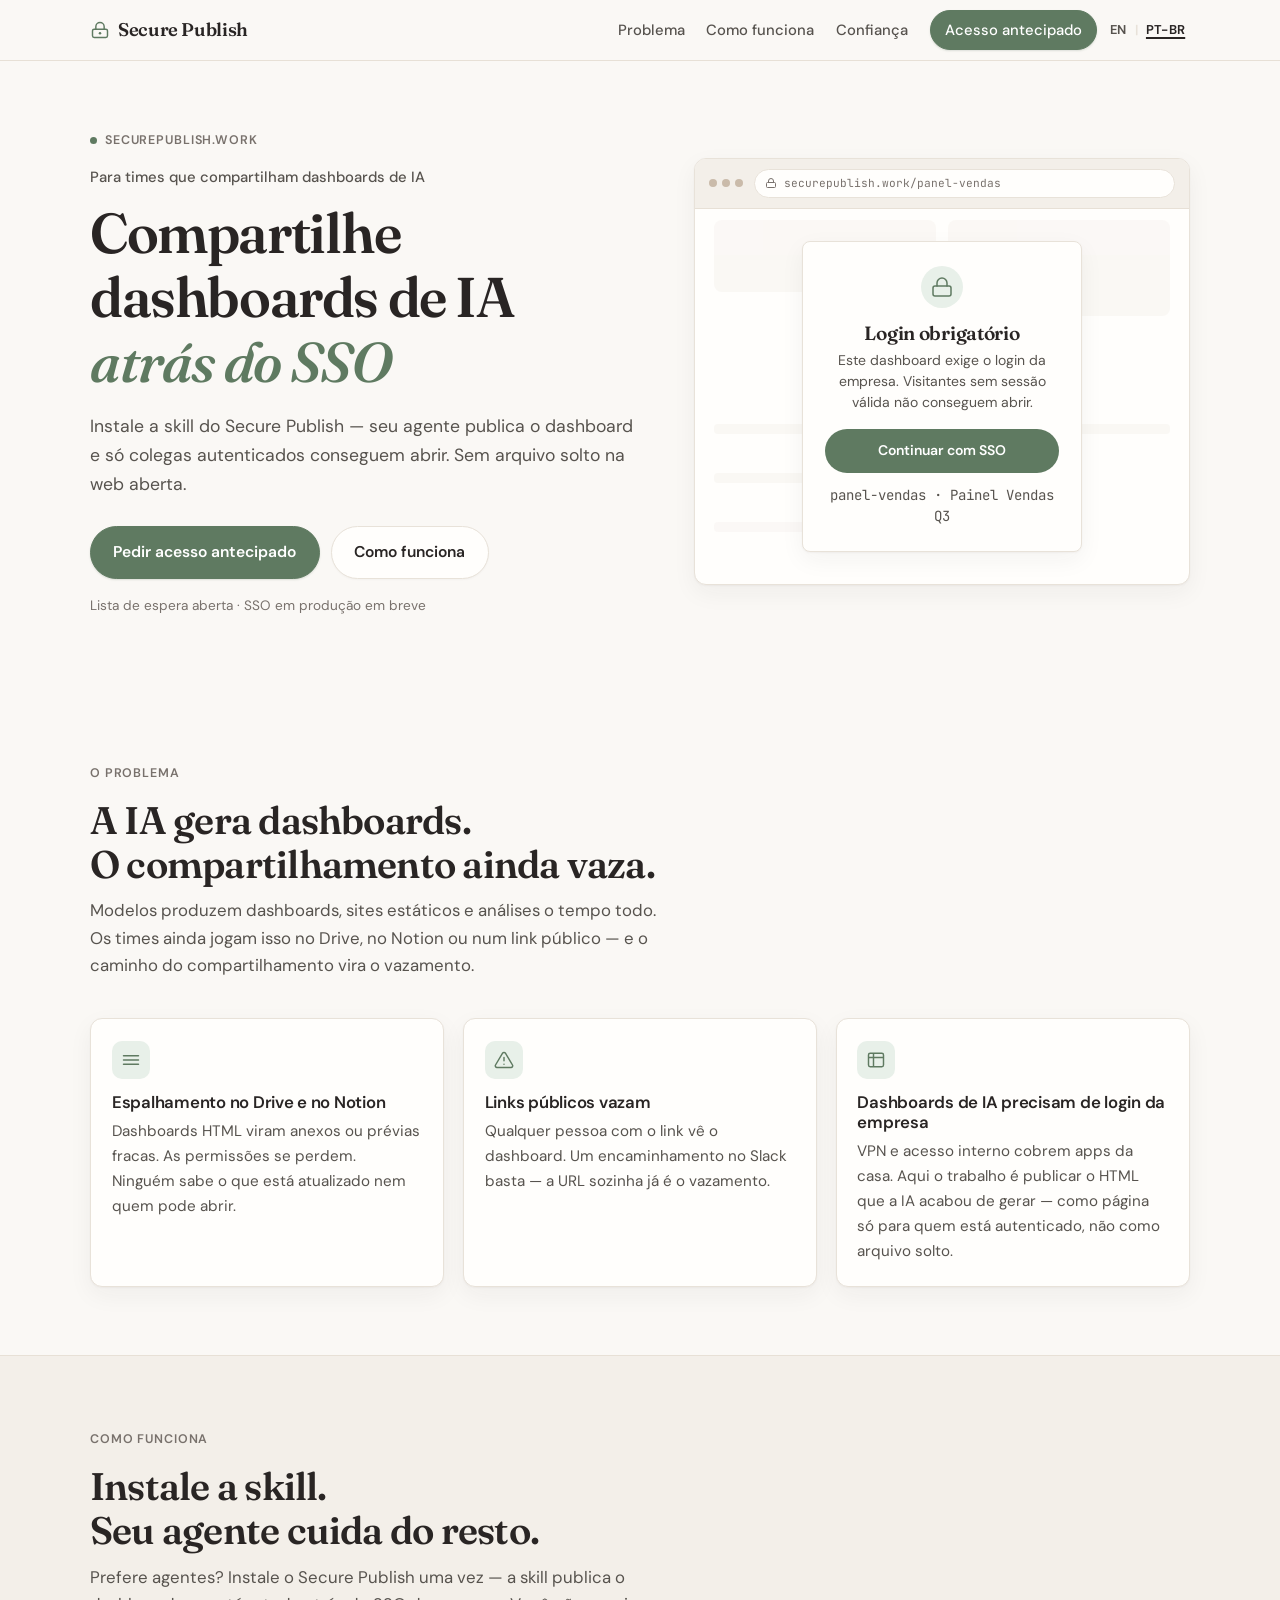
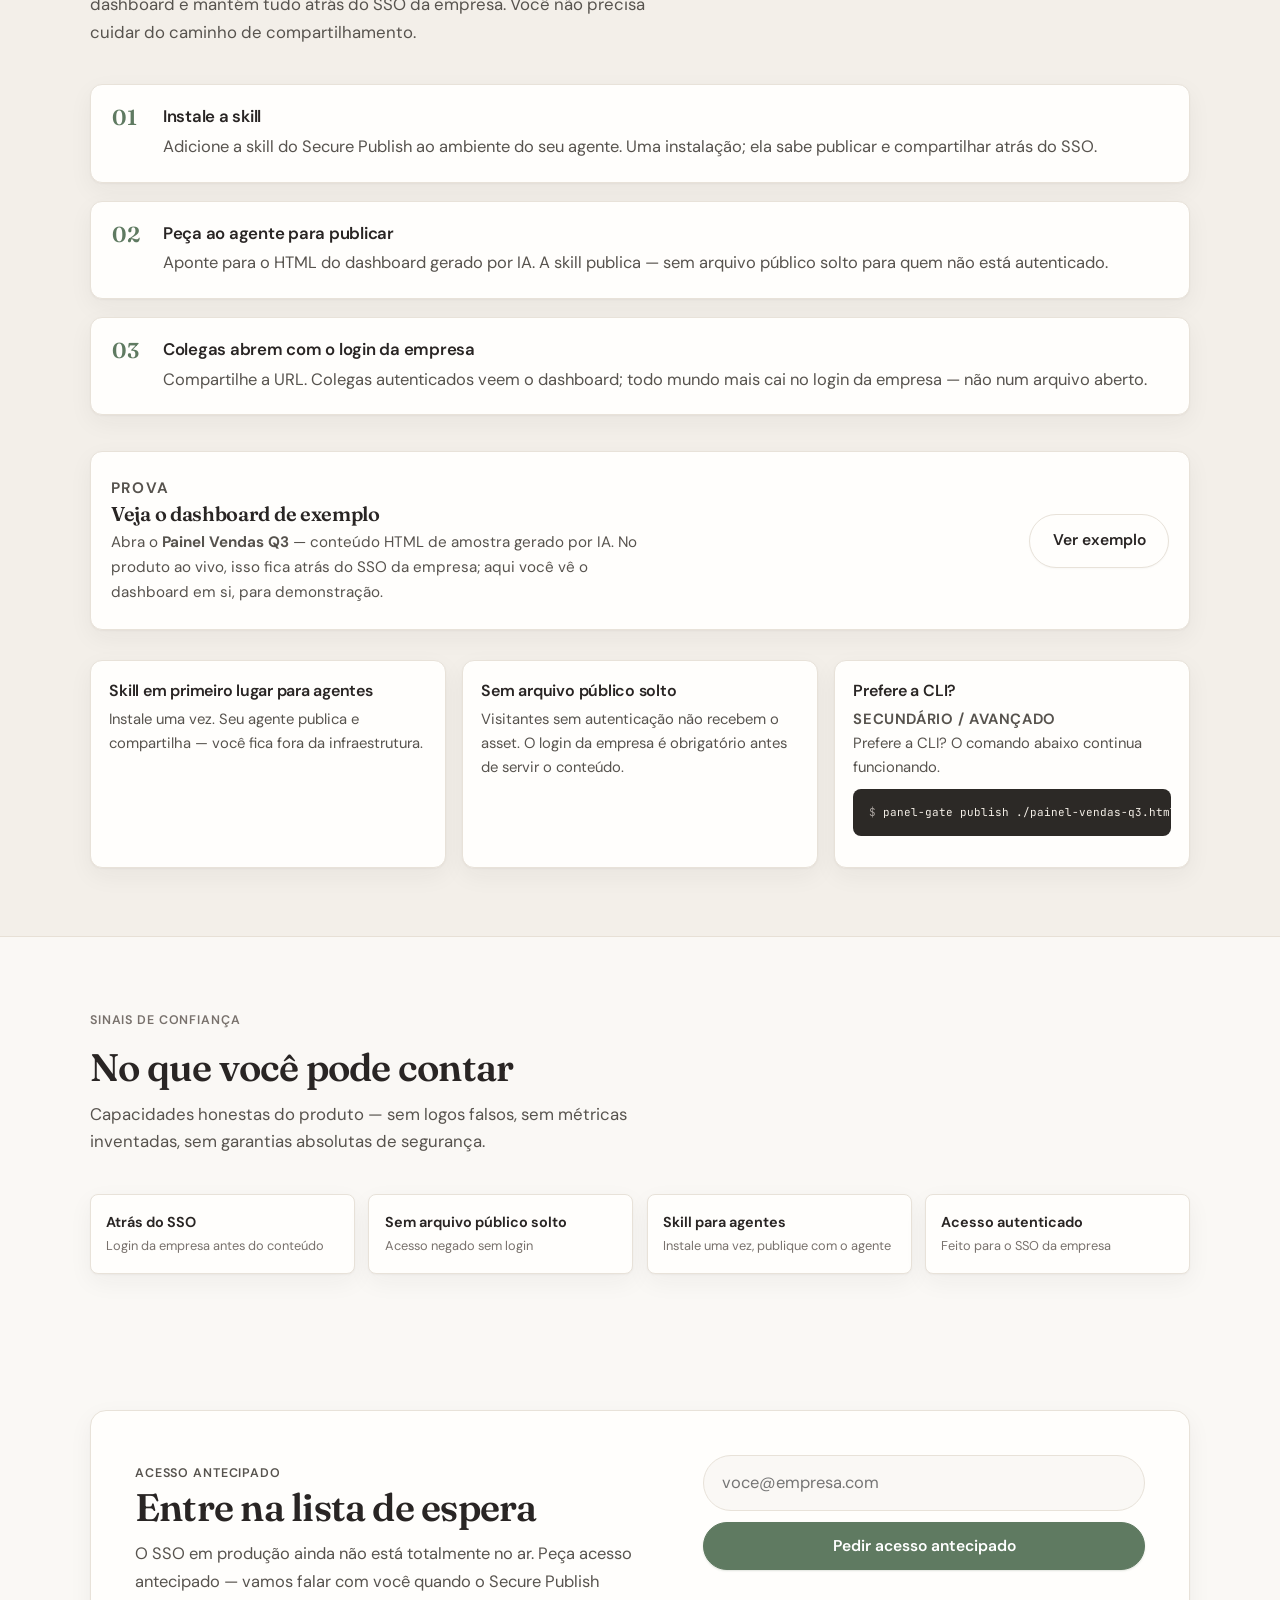
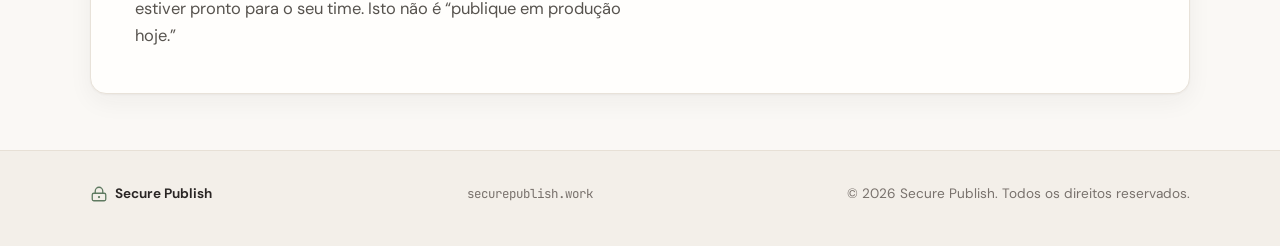
==== pt/index.html @ 9d882724 "Publish EN+PT landing with language switcher Skill-first copy without gate/gated in marketing text, " ====
<!DOCTYPE html>
<html lang="pt-BR">
<head>
  <meta charset="UTF-8" />
  <meta name="viewport" content="width=device-width, initial-scale=1.0, viewport-fit=cover" />
  <meta name="description" content="Secure Publish — compartilhe dashboards de IA atrás do SSO. Instale a skill; seu agente publica e só colegas autenticados conseguem abrir." />
  <meta name="theme-color" content="#F3EFE9" />
  <title>Secure Publish — Compartilhe dashboards de IA atrás do SSO</title>
  <link rel="alternate" hreflang="en" href="https://clovistx.github.io/secure-publish-landing/" />
  <link rel="alternate" hreflang="pt-BR" href="https://clovistx.github.io/secure-publish-landing/pt/" />
  <link rel="alternate" hreflang="x-default" href="https://clovistx.github.io/secure-publish-landing/" />
  <link rel="preconnect" href="https://fonts.googleapis.com" />
  <link rel="preconnect" href="https://fonts.gstatic.com" crossorigin />
  <link href="https://fonts.googleapis.com/css2?family=Fraunces:opsz,wght@9..144,500;9..144,600;9..144,700&family=DM+Sans:ital,opsz,wght@0,9..40,400;0,9..40,500;0,9..40,600;0,9..40,700&family=JetBrains+Mono:wght@400;500&display=swap" rel="stylesheet" />
  <link rel="stylesheet" href="../styles.css" />
</head>
<body>
  <a class="skip-link" href="#main">Ir para o conteúdo</a>

  <header class="nav">
    <div class="container nav__inner">
      <a href="#top" class="logo" aria-label="Secure Publish início">
        <span class="logo__mark" aria-hidden="true">
          <svg width="20" height="20" viewBox="0 0 24 24" fill="none">
            <rect x="3" y="11" width="18" height="10" rx="2" stroke="currentColor" stroke-width="1.75"/>
            <path d="M7 11V8a5 5 0 0 1 10 0v3" stroke="currentColor" stroke-width="1.75" stroke-linecap="round"/>
            <circle cx="12" cy="16" r="1.5" fill="currentColor"/>
          </svg>
        </span>
        <span class="logo__text">Secure Publish</span>
      </a>
      <div class="nav__actions">
        <nav class="nav__links" aria-label="Principal">
          <a href="#pain">Problema</a>
          <a href="#solution">Como funciona</a>
          <a href="#trust">Confiança</a>
          <a href="#waitlist" class="btn btn--sm btn--primary">Acesso antecipado</a>
        </nav>
        <div class="nav__lang" aria-label="Idioma">
          <a href="../" class="lang-switch" hreflang="en" lang="en" data-lang-base="../">EN</a>
          <span class="nav__lang-sep" aria-hidden="true">|</span>
          <a href="./" class="is-active lang-switch" hreflang="pt-BR" lang="pt-BR" data-lang-base="./" aria-current="page">PT-BR</a>
        </div>
        <button class="nav__toggle" type="button" aria-label="Abrir menu" aria-expanded="false" aria-controls="navMobile" id="navToggle">
          <span></span><span></span>
        </button>
      </div>
    </div>
    <div class="nav__mobile" id="navMobile" hidden>
      <a href="#pain">Problema</a>
      <a href="#solution">Como funciona</a>
      <a href="#trust">Confiança</a>
      <a href="#waitlist">Acesso antecipado</a>
      <div class="nav__lang" aria-label="Idioma">
        <a href="../" class="lang-switch" hreflang="en" lang="en" data-lang-base="../">EN</a>
        <span class="nav__lang-sep" aria-hidden="true">|</span>
        <a href="./" class="is-active lang-switch" hreflang="pt-BR" lang="pt-BR" data-lang-base="./" aria-current="page">PT-BR</a>
      </div>
    </div>
  </header>

  <main id="main">
    <section class="hero" id="top">
      <div class="container hero__grid">
        <div class="hero__copy">
          <p class="eyebrow"><span class="eyebrow__dot"></span>securepublish.work</p>
          <p class="hero__category">Para times que compartilham dashboards de IA</p>
          <h1>Compartilhe dashboards de IA<br /><em>atrás do SSO</em></h1>
          <p class="hero__lede">
            Instale a skill do Secure Publish — seu agente publica o dashboard e só colegas autenticados conseguem abrir.
            Sem arquivo solto na web aberta.
          </p>
          <div class="hero__actions">
            <a href="#waitlist" class="btn btn--primary btn--lg">Pedir acesso antecipado</a>
            <a href="#how" class="btn btn--ghost btn--lg">Como funciona</a>
          </div>
          <p class="hero__note">Lista de espera aberta · SSO em produção em breve</p>
        </div>

        <div class="hero__visual">
          <div class="panel-mock" role="img" aria-label="Ilustração de um dashboard protegido por SSO para Painel Vendas Q3">
            <div class="panel-mock__chrome">
              <div class="panel-mock__dots"><span></span><span></span><span></span></div>
              <div class="panel-mock__url">
                <svg width="12" height="12" viewBox="0 0 24 24" fill="none" aria-hidden="true">
                  <rect x="3" y="11" width="18" height="10" rx="2" stroke="currentColor" stroke-width="2"/>
                  <path d="M7 11V8a5 5 0 0 1 10 0v3" stroke="currentColor" stroke-width="2" stroke-linecap="round"/>
                </svg>
                <span>securepublish.work/panel-vendas</span>
              </div>
            </div>
            <div class="panel-mock__gate">
              <div class="gate-card">
                <div class="gate-card__icon">
                  <svg width="24" height="24" viewBox="0 0 24 24" fill="none">
                    <rect x="3" y="11" width="18" height="10" rx="2" stroke="currentColor" stroke-width="1.5"/>
                    <path d="M7 11V8a5 5 0 0 1 10 0v3" stroke="currentColor" stroke-width="1.5" stroke-linecap="round"/>
                  </svg>
                </div>
                <h3>Login obrigatório</h3>
                <p>Este dashboard exige o login da empresa. Visitantes sem sessão válida não conseguem abrir.</p>
                <div class="gate-card__btn">Continuar com SSO</div>
                <p class="gate-card__meta">panel-vendas · Painel Vendas Q3</p>
              </div>
            </div>
            <div class="panel-mock__blur" aria-hidden="true">
              <div class="fake-chart fake-chart--a"></div>
              <div class="fake-chart fake-chart--b"></div>
              <div class="fake-rows"><div></div><div></div><div></div></div>
            </div>
          </div>
        </div>
      </div>
    </section>

    <section class="section" id="pain">
      <div class="container">
        <div class="section__head">
          <p class="eyebrow">O problema</p>
          <h2>A IA gera dashboards.<br />O compartilhamento ainda vaza.</h2>
          <p class="section__lede">
            Modelos produzem dashboards, sites estáticos e análises o tempo todo.
            Os times ainda jogam isso no Drive, no Notion ou num link público — e o caminho do compartilhamento vira o vazamento.
          </p>
        </div>
        <div class="pain-grid">
          <article class="card">
            <div class="card__icon">
              <svg width="20" height="20" viewBox="0 0 24 24" fill="none"><path d="M3 7h18M3 12h18M3 17h18" stroke="currentColor" stroke-width="1.75" stroke-linecap="round"/></svg>
            </div>
            <h3>Espalhamento no Drive e no Notion</h3>
            <p>Dashboards HTML viram anexos ou prévias fracas. As permissões se perdem. Ninguém sabe o que está atualizado nem quem pode abrir.</p>
          </article>
          <article class="card">
            <div class="card__icon">
              <svg width="20" height="20" viewBox="0 0 24 24" fill="none"><path d="M12 9v4m0 4h.01M10.29 3.86L1.82 18a2 2 0 0 0 1.71 3h16.94a2 2 0 0 0 1.71-3L13.71 3.86a2 2 0 0 0-3.42 0z" stroke="currentColor" stroke-width="1.75" stroke-linecap="round" stroke-linejoin="round"/></svg>
            </div>
            <h3>Links públicos vazam</h3>
            <p>Qualquer pessoa com o link vê o dashboard. Um encaminhamento no Slack basta — a URL sozinha já é o vazamento.</p>
          </article>
          <article class="card">
            <div class="card__icon">
              <svg width="20" height="20" viewBox="0 0 24 24" fill="none"><rect x="3" y="4" width="18" height="16" rx="2" stroke="currentColor" stroke-width="1.75"/><path d="M3 9h18M9 4v16" stroke="currentColor" stroke-width="1.75"/></svg>
            </div>
            <h3>Dashboards de IA precisam de login da empresa</h3>
            <p>VPN e acesso interno cobrem apps da casa. Aqui o trabalho é publicar o HTML que a IA acabou de gerar — como página só para quem está autenticado, não como arquivo solto.</p>
          </article>
        </div>
      </div>
    </section>

    <section class="section section--alt" id="solution">
      <div class="container">
        <div class="section__head" id="how">
          <p class="eyebrow">Como funciona</p>
          <h2>Instale a skill.<br />Seu agente cuida do resto.</h2>
          <p class="section__lede">
            Prefere agentes? Instale o Secure Publish uma vez — a skill publica o dashboard e mantém tudo atrás do SSO da empresa.
            Você não precisa cuidar do caminho de compartilhamento.
          </p>
        </div>

        <div class="steps">
          <div class="step">
            <div class="step__num">01</div>
            <div class="step__body">
              <h3>Instale a skill</h3>
              <p>Adicione a skill do Secure Publish ao ambiente do seu agente. Uma instalação; ela sabe publicar e compartilhar atrás do SSO.</p>
            </div>
          </div>
          <div class="step">
            <div class="step__num">02</div>
            <div class="step__body">
              <h3>Peça ao agente para publicar</h3>
              <p>Aponte para o HTML do dashboard gerado por IA. A skill publica — sem arquivo público solto para quem não está autenticado.</p>
            </div>
          </div>
          <div class="step">
            <div class="step__num">03</div>
            <div class="step__body">
              <h3>Colegas abrem com o login da empresa</h3>
              <p>Compartilhe a URL. Colegas autenticados veem o dashboard; todo mundo mais cai no login da empresa — não num arquivo aberto.</p>
            </div>
          </div>
        </div>

        <div class="proof-strip">
          <div class="proof-strip__copy">
            <p class="proof-strip__label">Prova</p>
            <h3>Veja o dashboard de exemplo</h3>
            <p>
              Abra o <strong>Painel Vendas Q3</strong> — conteúdo HTML de amostra gerado por IA.
              No produto ao vivo, isso fica atrás do SSO da empresa; aqui você vê o dashboard em si, para demonstração.
            </p>
          </div>
          <a href="../examples/panel-vendas.html" class="btn btn--ghost btn--lg">Ver exemplo</a>
        </div>

        <div class="feature-row">
          <article class="feature">
            <h3>Skill em primeiro lugar para agentes</h3>
            <p>Instale uma vez. Seu agente publica e compartilha — você fica fora da infraestrutura.</p>
          </article>
          <article class="feature">
            <h3>Sem arquivo público solto</h3>
            <p>Visitantes sem autenticação não recebem o asset. O login da empresa é obrigatório antes de servir o conteúdo.</p>
          </article>
          <article class="feature">
            <h3>Prefere a CLI?</h3>
            <p class="feature__note">Secundário / avançado</p>
            <p>Prefere a CLI? O comando abaixo continua funcionando.</p>
            <pre class="code-block" tabindex="0"><code><span class="c-muted">$</span> panel-gate publish ./painel-vendas-q3.html --title "Painel Vendas Q3"</code></pre>
          </article>
        </div>
      </div>
    </section>

    <section class="section" id="trust">
      <div class="container">
        <div class="section__head">
          <p class="eyebrow">Sinais de confiança</p>
          <h2>No que você pode contar</h2>
          <p class="section__lede">
            Capacidades honestas do produto — sem logos falsos, sem métricas inventadas, sem garantias absolutas de segurança.
          </p>
        </div>
        <div class="trust-badges">
          <div class="badge">
            <span class="badge__label">Atrás do SSO</span>
            <span class="badge__desc">Login da empresa antes do conteúdo</span>
          </div>
          <div class="badge">
            <span class="badge__label">Sem arquivo público solto</span>
            <span class="badge__desc">Acesso negado sem login</span>
          </div>
          <div class="badge">
            <span class="badge__label">Skill para agentes</span>
            <span class="badge__desc">Instale uma vez, publique com o agente</span>
          </div>
          <div class="badge">
            <span class="badge__label">Acesso autenticado</span>
            <span class="badge__desc">Feito para o SSO da empresa</span>
          </div>
        </div>
      </div>
    </section>

    <section class="section section--cta" id="waitlist">
      <div class="container">
        <div class="cta-panel">
          <div class="cta-panel__copy">
            <p class="eyebrow">Acesso antecipado</p>
            <h2>Entre na lista de espera</h2>
            <p>
              O SSO em produção ainda não está totalmente no ar. Peça acesso antecipado — vamos falar com você quando o Secure Publish estiver pronto para o seu time.
              Isto não é “publique em produção hoje.”
            </p>
          </div>
          <form class="waitlist-form" id="waitlistForm" novalidate>
            <label class="sr-only" for="email">E-mail corporativo</label>
            <input type="email" id="email" name="email" placeholder="voce@empresa.com" required autocomplete="email" inputmode="email" aria-describedby="formHint" />
            <button type="submit" class="btn btn--primary btn--lg">Pedir acesso antecipado</button>
            <p class="form-hint" id="formHint" role="status" aria-live="polite"></p>
          </form>
          <div class="waitlist-success" id="waitlistSuccess" hidden>
            <div class="success-icon" aria-hidden="true">
              <svg width="28" height="28" viewBox="0 0 24 24" fill="none">
                <circle cx="12" cy="12" r="10" stroke="currentColor" stroke-width="1.5"/>
                <path d="M8 12.5l2.5 2.5L16 9.5" stroke="currentColor" stroke-width="1.75" stroke-linecap="round" stroke-linejoin="round"/>
              </svg>
            </div>
            <h3>Você está na lista</h3>
            <p>Obrigado — vamos avisar por e-mail quando o acesso antecipado abrir. Sem spam, só o convite.</p>
          </div>
        </div>
      </div>
    </section>
  </main>

  <footer class="footer">
    <div class="container footer__inner">
      <div class="footer__brand">
        <span class="logo__mark" aria-hidden="true">
          <svg width="18" height="18" viewBox="0 0 24 24" fill="none">
            <rect x="3" y="11" width="18" height="10" rx="2" stroke="currentColor" stroke-width="1.75"/>
            <path d="M7 11V8a5 5 0 0 1 10 0v3" stroke="currentColor" stroke-width="1.75" stroke-linecap="round"/>
            <circle cx="12" cy="16" r="1.5" fill="currentColor"/>
          </svg>
        </span>
        <span>Secure Publish</span>
      </div>
      <p class="footer__domain">securepublish.work</p>
      <p class="footer__copy">&copy; <span id="year"></span> Secure Publish. Todos os direitos reservados.</p>
    </div>
  </footer>

  <script src="../script.js"></script>
</body>
</html>
---- styles.css ----
/* Warm Product — cream/stone, charcoal, sage accent; soft shadows; no glass blur */
:root {
  --cream: #FAF8F5;
  --cream-2: #F3EFE9;
  --stone: #E8E2D9;
  --ink: #292524;
  --ink-soft: #57534E;
  --muted: #78716C;
  --line: #E7E0D6;
  --sage: #5F7A61;
  --sage-hover: #4E6650;
  --sage-soft: #E8F0E9;
  --white: #FFFEFC;
  --mono: "JetBrains Mono", ui-monospace, monospace;
  --display: "Fraunces", Georgia, serif;
  --sans: "DM Sans", system-ui, sans-serif;
  --radius: 12px;
  --radius-sm: 8px;
  --max: 1100px;
  --shadow: 0 1px 2px rgba(41,37,36,0.04), 0 8px 24px rgba(41,37,36,0.05);
}

*, *::before, *::after { box-sizing: border-box; }

/* Continuous end color for iPhone overscroll / safe-area (matches footer cream-2) */
html {
  scroll-behavior: smooth;
  overflow-x: hidden;
  overflow-x: clip;
  background: var(--cream-2);
  min-height: 100%;
  min-height: 100dvh;
}
body {
  margin: 0;
  overflow-x: hidden;
  overflow-x: clip;
  font-family: var(--sans);
  font-size: 1.03rem;
  line-height: 1.65;
  color: var(--ink);
  background: var(--cream);
  min-height: 100%;
  min-height: 100dvh;
  display: flex;
  flex-direction: column;
  -webkit-font-smoothing: antialiased;
}
main { flex: 1 0 auto; }
img, svg { display: block; max-width: 100%; }
a { color: var(--sage); text-decoration-thickness: 1px; text-underline-offset: 3px; }
a:hover { color: var(--sage-hover); }
code {
  font-family: var(--mono);
  font-size: 0.88em;
  overflow-wrap: anywhere;
  word-break: break-word;
}
.sr-only {
  position: absolute; width: 1px; height: 1px; padding: 0; margin: -1px;
  overflow: hidden; clip: rect(0,0,0,0); white-space: nowrap; border: 0;
}
.skip-link {
  position: absolute; left: 1rem; top: -100px; z-index: 100;
  background: var(--ink); color: var(--cream); padding: 0.5rem 1rem; border-radius: 6px;
}
.skip-link:focus { top: 1rem; }
.container { width: min(100% - 2.25rem, var(--max)); margin-inline: auto; }

h1, h2, h3 {
  color: var(--ink); margin: 0; line-height: 1.15;
}
h1 {
  font-family: var(--display); font-weight: 600;
  font-size: clamp(2.3rem, 5vw, 3.5rem); letter-spacing: -0.025em;
}
h1 em { font-style: italic; font-weight: 550; color: var(--sage); }
h2 {
  font-family: var(--display); font-weight: 600;
  font-size: clamp(1.75rem, 3.2vw, 2.4rem); letter-spacing: -0.02em; margin-bottom: 0.7rem;
}
h3 {
  font-family: var(--sans); font-weight: 600; font-size: 1.05rem; letter-spacing: -0.015em; margin-bottom: 0.4rem;
}
.eyebrow {
  display: inline-flex; align-items: center; gap: 0.5rem;
  font-size: 0.78rem; font-weight: 600; letter-spacing: 0.07em;
  text-transform: uppercase; color: var(--muted); margin: 0 0 0.9rem;
}
.eyebrow__dot {
  width: 7px; height: 7px; border-radius: 50%; background: var(--sage);
}

.btn {
  display: inline-flex; align-items: center; justify-content: center;
  font-family: var(--sans); font-weight: 600; font-size: 0.925rem;
  border-radius: 999px; border: 1px solid transparent;
  padding: 0.65rem 1.25rem; text-decoration: none; cursor: pointer;
  transition: background 0.15s ease, color 0.15s ease, border-color 0.15s ease, box-shadow 0.15s ease;
}
.btn--sm { padding: 0.4rem 0.9rem; font-size: 0.85rem; }
.btn--lg { padding: 0.8rem 1.4rem; font-size: 0.975rem; }
.btn--primary {
  background: var(--sage); color: #fff; border-color: var(--sage);
  box-shadow: 0 1px 2px rgba(95,122,97,0.2);
}
.btn--primary:hover { background: var(--sage-hover); color: #fff; border-color: var(--sage-hover); }
.btn--ghost {
  background: var(--white); color: var(--ink); border-color: var(--stone);
  box-shadow: 0 1px 2px rgba(41,37,36,0.03);
}
.btn--ghost:hover { background: var(--cream-2); color: var(--ink); }

.nav {
  position: sticky; top: 0; z-index: 50;
  background: color-mix(in srgb, var(--cream) 90%, transparent);
  border-bottom: 1px solid var(--line);
}
.nav__inner {
  display: flex; align-items: center; justify-content: space-between; height: 3.75rem;
  gap: 0.75rem;
}
.logo {
  display: inline-flex; align-items: center; gap: 0.5rem;
  color: var(--ink); text-decoration: none; font-weight: 650;
  min-width: 0;
}
.logo__mark { color: var(--sage); flex-shrink: 0; }
.logo__text { font-family: var(--display); font-size: 1.15rem; font-weight: 600; letter-spacing: -0.02em; }
.nav__links { display: none; align-items: center; gap: 1.35rem; }
.nav__links a { color: var(--ink-soft); text-decoration: none; font-size: 0.925rem; font-weight: 500; }
.nav__links a:hover { color: var(--ink); }
.nav__links .btn { color: #fff; }
.nav__links .btn:hover { color: #fff; }
.nav__actions {
  display: flex; align-items: center; gap: 0.65rem; margin-left: auto;
}
.nav__lang {
  display: inline-flex; align-items: center; gap: 0.35rem;
  font-size: 0.8rem; font-weight: 650; letter-spacing: 0.02em;
  color: var(--muted);
}
.nav__lang a {
  color: var(--ink-soft); text-decoration: none; padding: 0.2rem 0.15rem;
}
.nav__lang a:hover { color: var(--ink); }
.nav__lang a.is-active {
  color: var(--ink);
  text-decoration: underline;
  text-underline-offset: 3px;
  text-decoration-thickness: 1.5px;
}
.nav__lang-sep { color: var(--stone); user-select: none; }
.nav__toggle {
  display: flex; flex-direction: column; gap: 5px; background: none; border: 0; padding: 0.4rem; cursor: pointer;
}
.nav__toggle span { display: block; width: 20px; height: 1.5px; background: var(--ink); border-radius: 1px; }
.nav__mobile {
  display: none;
  flex-direction: column; gap: 0.2rem;
  padding: 0.65rem 1.15rem 1.15rem; border-bottom: 1px solid var(--line); background: var(--cream);
}
.nav__mobile.is-open {
  display: flex;
}
.nav__mobile a {
  color: var(--ink); text-decoration: none; padding: 0.6rem 0.25rem; font-weight: 500;
}
.nav__mobile .nav__lang {
  padding: 0.55rem 0.25rem 0.25rem;
  border-top: 1px solid var(--line);
  margin-top: 0.35rem;
}
@media (min-width: 800px) {
  .nav__links { display: flex; }
  .nav__toggle { display: none; }
  .nav__mobile { display: none !important; }
  .nav__actions .nav__lang { margin-right: 0.15rem; }
}

.hero { padding: 4rem 0 4.5rem; }
.hero__grid { display: grid; gap: 2.75rem; align-items: center; }
@media (min-width: 960px) {
  .hero__grid { grid-template-columns: 1.05fr 0.95fr; gap: 3.5rem; }
}
.hero__category {
  font-size: 0.925rem; color: var(--ink-soft); margin: 0 0 0.7rem; font-weight: 500;
}
.hero__lede {
  font-size: 1.1rem; color: var(--ink-soft); max-width: 34rem; margin: 1.15rem 0 1.65rem;
}
.hero__actions { display: flex; flex-wrap: wrap; gap: 0.7rem; margin-bottom: 1rem; }
.hero__note { font-size: 0.85rem; color: var(--muted); margin: 0; }

.panel-mock {
  position: relative; background: var(--white);
  border: 1px solid var(--stone); border-radius: var(--radius);
  overflow: hidden; box-shadow: var(--shadow);
}
.panel-mock__chrome {
  display: flex; align-items: center; gap: 0.7rem;
  padding: 0.65rem 0.85rem; border-bottom: 1px solid var(--line); background: var(--cream-2);
}
.panel-mock__dots { display: flex; gap: 5px; flex-shrink: 0; }
.panel-mock__dots span { width: 8px; height: 8px; border-radius: 50%; background: #CABBAA; }
.panel-mock__chrome { min-width: 0; max-width: 100%; }
.panel-mock, .hero__visual, .hero__copy, .hero__grid { min-width: 0; max-width: 100%; }
.panel-mock__url {
  display: inline-flex; align-items: center; gap: 0.4rem;
  font-family: var(--mono); font-size: 0.7rem; color: var(--muted);
  background: var(--white); border: 1px solid var(--stone); border-radius: 999px;
  padding: 0.25rem 0.65rem; flex: 1; min-width: 0; max-width: 100%;
}
.panel-mock__url svg { flex-shrink: 0; }
.panel-mock__url span {
  min-width: 0; max-width: 100%; overflow: hidden; text-overflow: ellipsis; white-space: nowrap;
}
.panel-mock__gate {
  position: relative; z-index: 2; padding: 2rem 1.2rem; min-height: 280px;
  display: flex; align-items: center; justify-content: center;
}
.gate-card {
  background: var(--white); border: 1px solid var(--stone); border-radius: var(--radius-sm);
  padding: 1.5rem 1.35rem; max-width: 280px; width: 100%; text-align: center;
  box-shadow: var(--shadow);
}
.gate-card__icon {
  width: 42px; height: 42px; margin: 0 auto 0.85rem;
  display: grid; place-items: center; color: var(--sage);
  border-radius: 50%; background: var(--sage-soft);
}
.gate-card h3 { font-family: var(--display); font-size: 1.2rem; margin-bottom: 0.4rem; }
.gate-card p { font-size: 0.875rem; color: var(--ink-soft); margin: 0 0 1rem; line-height: 1.5; }
.gate-card__btn {
  display: block; background: var(--sage); color: #fff; font-weight: 600; font-size: 0.875rem;
  padding: 0.65rem; border-radius: 999px; margin-bottom: 0.75rem;
}
.gate-card__meta { font-family: var(--mono); font-size: 0.68rem; color: var(--muted); margin: 0 !important; }
.panel-mock__blur {
  position: absolute; inset: 42px 0 0; z-index: 1; padding: 1.2rem;
  opacity: 0.2; pointer-events: none; display: grid; gap: 0.7rem; grid-template-columns: 1fr 1fr;
}
.fake-chart { background: var(--stone); border-radius: 8px; height: 72px; }
.fake-chart--b { height: 96px; }
.fake-rows { grid-column: 1 / -1; display: grid; gap: 0.4rem; }
.fake-rows div { height: 10px; background: var(--stone); border-radius: 4px; }
.fake-rows div:nth-child(2) { width: 78%; }
.fake-rows div:nth-child(3) { width: 55%; }

.section { padding: 4.25rem 0; }
.section--alt { background: var(--cream-2); border-block: 1px solid var(--line); }
.section__head { max-width: 36rem; margin-bottom: 2.35rem; }
.section__lede { color: var(--ink-soft); margin: 0; font-size: 1.05rem; }

.pain-grid {
  display: grid; gap: 1rem;
}
@media (min-width: 720px) { .pain-grid { grid-template-columns: repeat(3, 1fr); gap: 1.15rem; } }
.card {
  background: var(--white); border: 1px solid var(--stone); border-radius: var(--radius);
  padding: 1.4rem 1.3rem; box-shadow: var(--shadow);
  min-width: 0; max-width: 100%;
}
.card__icon {
  width: 38px; height: 38px; display: grid; place-items: center;
  color: var(--sage); margin-bottom: 0.9rem;
  border-radius: 10px; background: var(--sage-soft);
}
.card p { margin: 0; color: var(--ink-soft); font-size: 0.95rem; }

.steps { display: grid; gap: 1.15rem; margin-bottom: 2.25rem; }
.step {
  display: grid; gap: 1rem; grid-template-columns: auto minmax(0, 1fr);
  align-items: start; background: var(--white); border: 1px solid var(--stone);
  border-radius: var(--radius); padding: 1.35rem 1.3rem; box-shadow: var(--shadow);
  max-width: 100%; min-width: 0;
}
.step__num {
  font-family: var(--display); font-size: 1.35rem; color: var(--sage);
  line-height: 1; min-width: 2.2rem; font-weight: 600;
}
.step__body { min-width: 0; max-width: 100%; }
.step__body p { color: var(--ink-soft); margin: 0.35rem 0 0; }
.code-block {
  margin: 0; padding: 0.9rem 1rem; max-width: 100%;
  box-sizing: border-box;
  overflow-x: auto; -webkit-overflow-scrolling: touch;
  background: #2C2926; color: #F5F0E8; border-radius: var(--radius-sm);
  font-family: var(--mono); font-size: 0.72rem; line-height: 1.5;
  white-space: pre-wrap; overflow-wrap: anywhere; word-break: break-word;
}
@media (min-width: 720px) {
  .code-block { white-space: pre; word-break: normal; font-size: 0.78rem; }
}
.c-muted { color: #A8A29E; }

.proof-strip {
  display: flex; flex-wrap: wrap; align-items: center; justify-content: space-between; gap: 1.25rem;
  padding: 1.5rem 1.25rem; border: 1px solid var(--stone); border-radius: var(--radius);
  background: var(--white); margin-bottom: 1.85rem; box-shadow: var(--shadow);
  min-width: 0; max-width: 100%;
}
.proof-strip__label {
  font-size: 0.72rem; font-weight: 650; letter-spacing: 0.08em;
  text-transform: uppercase; color: var(--sage); margin: 0 0 0.3rem;
}
.proof-strip__copy { min-width: 0; max-width: 100%; flex: 1 1 14rem; }
.proof-strip__copy h3 { font-family: var(--display); font-size: 1.25rem; margin-bottom: 0.35rem; }
.proof-strip__copy p { margin: 0; color: var(--ink-soft); max-width: 34rem; font-size: 0.95rem; }
.proof-strip .btn { flex-shrink: 0; }

.feature-row { display: grid; gap: 1rem; }
@media (min-width: 720px) { .feature-row { grid-template-columns: repeat(3, 1fr); } }
.feature {
  padding: 1.3rem 1.15rem; background: var(--white);
  border: 1px solid var(--stone); border-radius: var(--radius); box-shadow: var(--shadow);
  min-width: 0; max-width: 100%;
}
.feature h3 { font-size: 1rem; }
.feature p { margin: 0; color: var(--ink-soft); font-size: 0.925rem; }
.feature__note {
  font-size: 0.78rem; font-weight: 650; letter-spacing: 0.04em;
  text-transform: uppercase; color: var(--muted); margin: 0 0 0.65rem;
}
.feature .code-block { margin: 0.55rem 0 0.65rem; }

.trust-badges {
  display: grid; gap: 0.85rem;
  grid-template-columns: repeat(2, minmax(0, 1fr));
  max-width: 100%;
}
@media (max-width: 359px) {
  .trust-badges { grid-template-columns: minmax(0, 1fr); }
}
@media (min-width: 800px) { .trust-badges { grid-template-columns: repeat(4, minmax(0, 1fr)); } }
.badge {
  border: 1px solid var(--stone); background: var(--white);
  padding: 1.15rem 0.95rem; border-radius: var(--radius-sm);
  display: flex; flex-direction: column; gap: 0.3rem; box-shadow: var(--shadow);
  min-width: 0; max-width: 100%;
}
.badge__label, .badge__desc {
  overflow-wrap: break-word;
  word-break: normal;
  hyphens: auto;
}
.badge__label { font-weight: 650; font-size: 0.9rem; line-height: 1.3; }
.badge__desc { font-size: 0.8rem; color: var(--muted); line-height: 1.4; }

.section--cta {
  padding-bottom: 3.5rem;
  background: var(--cream);
}
.cta-panel {
  border: 1px solid var(--stone); background: var(--white);
  border-radius: calc(var(--radius) + 4px); padding: 2.25rem 1.75rem;
  display: grid; gap: 1.75rem; box-shadow: var(--shadow);
  min-width: 0; max-width: 100%;
}
@media (max-width: 399px) {
  .section { padding: 3.25rem 0; }
  .hero { padding: 3rem 0 3.5rem; }
  .cta-panel { padding: 1.5rem 1.1rem; gap: 1.35rem; }
  .step { padding: 1.15rem 1rem; gap: 0.85rem; }
  .proof-strip { padding: 1.25rem 1.05rem; }
  .feature { padding: 1.15rem 1rem; }
  .badge { padding: 1rem 0.85rem; }
}
@media (min-width: 800px) {
  .cta-panel { grid-template-columns: minmax(0, 1.1fr) minmax(0, 0.9fr); align-items: start; padding: 2.75rem; }
}
.cta-panel__copy, .waitlist-form { min-width: 0; max-width: 100%; }
.cta-panel__copy p { color: var(--ink-soft); margin: 0.5rem 0 0; max-width: 32rem; overflow-wrap: break-word; }
.waitlist-form { display: grid; gap: 0.7rem; }
.waitlist-form .btn { width: 100%; max-width: 100%; }
.waitlist-form input {
  font: inherit; padding: 0.85rem 1.1rem; border: 1px solid var(--stone);
  border-radius: 999px; background: var(--cream); color: var(--ink);
  width: 100%; max-width: 100%; min-width: 0;
}
.waitlist-form input:focus { outline: 2px solid var(--sage); outline-offset: 1px; }
.waitlist-form input.is-invalid { border-color: #B45309; }
.form-hint { margin: 0; font-size: 0.85rem; color: #B45309; min-height: 1.25em; }
.waitlist-success { text-align: center; padding: 1rem 0; }
.success-icon { color: var(--sage); margin: 0 auto 0.75rem; width: fit-content; }
.waitlist-success h3 { font-family: var(--display); }
.waitlist-success p { color: var(--ink-soft); margin: 0.35rem 0 0; }

/* Footer: cream-2 full-bleed to bottom + iPhone safe-area; html bg matches */
.footer {
  flex-shrink: 0;
  border-top: 1px solid var(--line);
  padding: 2rem 0 calc(2.5rem + env(safe-area-inset-bottom, 0px));
  background: var(--cream-2);
  width: 100%;
}
.footer__inner {
  display: flex; flex-wrap: wrap; gap: 0.7rem 1.5rem; align-items: center;
  justify-content: space-between; color: var(--muted); font-size: 0.85rem;
}
.footer__brand {
  display: inline-flex; align-items: center; gap: 0.45rem; color: var(--ink); font-weight: 650;
}
.footer__brand .logo__mark { color: var(--sage); }
.footer__domain { font-family: var(--mono); font-size: 0.78rem; margin: 0; }
.footer__copy { margin: 0; }
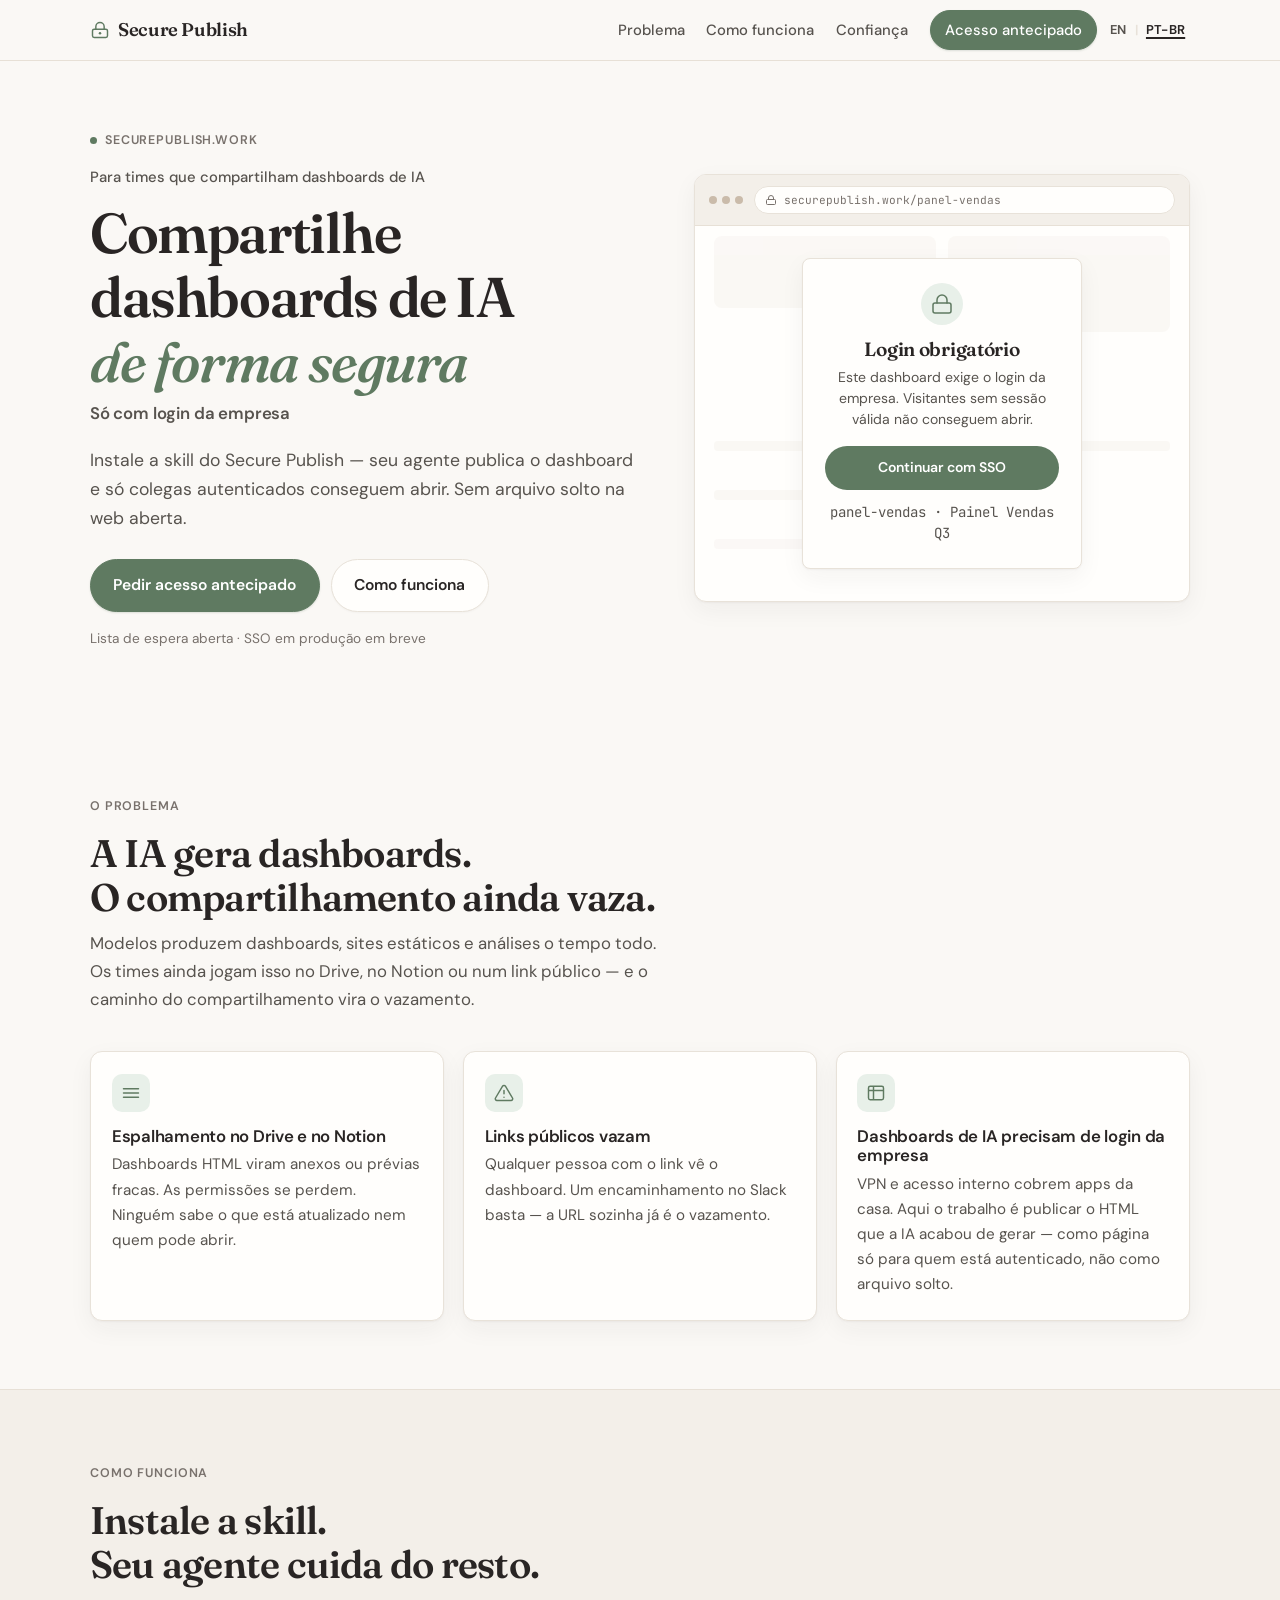
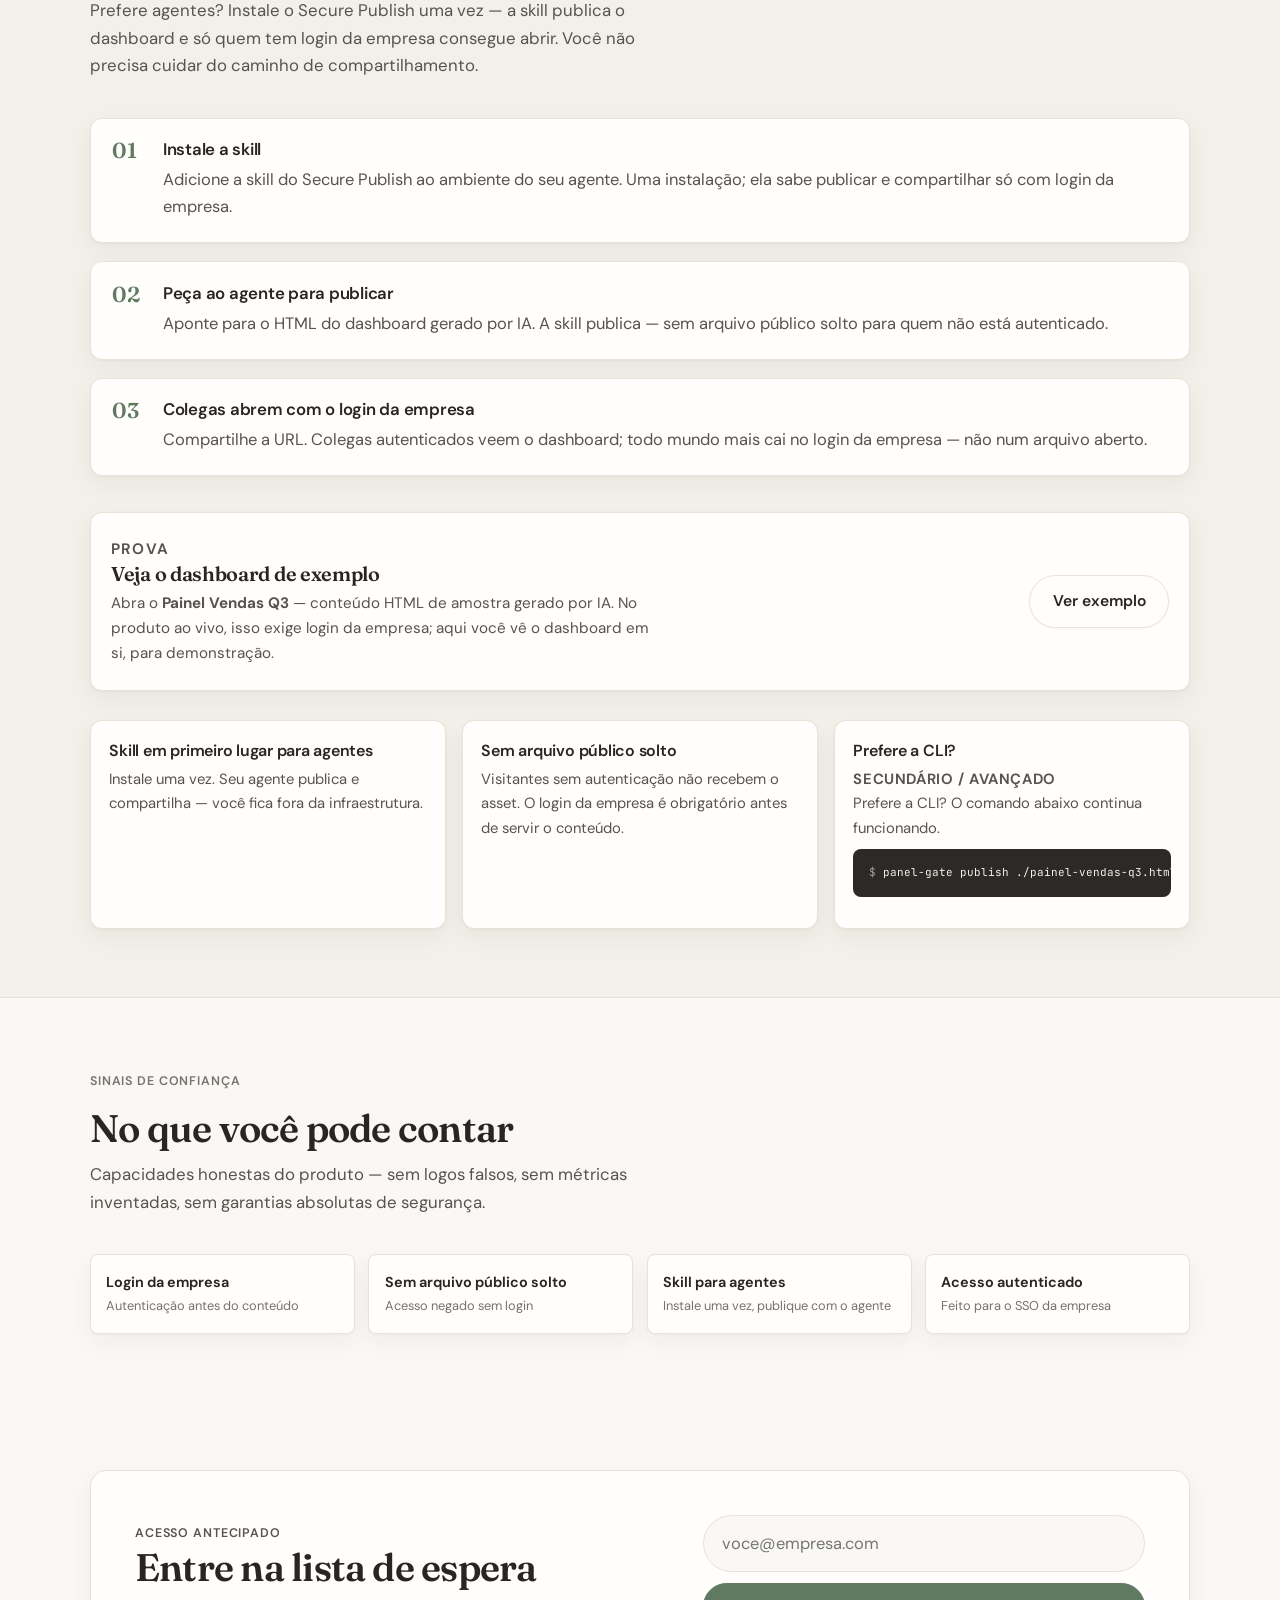
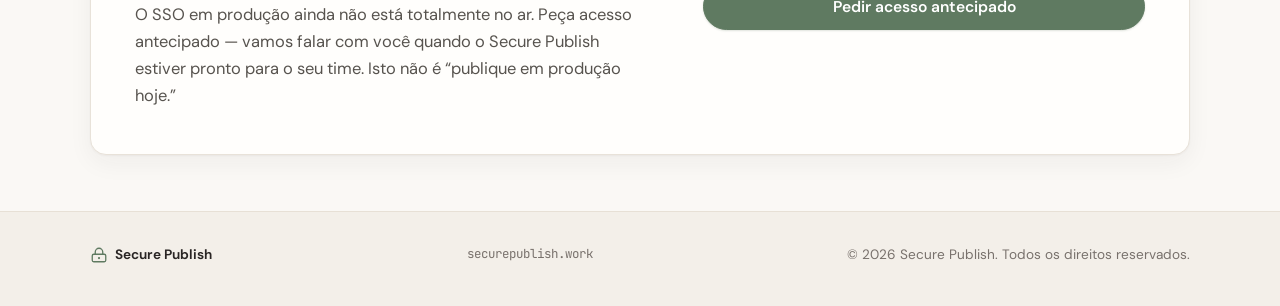
==== commit 6572a176: "PT hero: de forma segura + só com login da empresa" ====
--- a/pt/index.html
+++ b/pt/index.html
@@ -3,9 +3,9 @@
 <head>
   <meta charset="UTF-8" />
   <meta name="viewport" content="width=device-width, initial-scale=1.0, viewport-fit=cover" />
-  <meta name="description" content="Secure Publish — compartilhe dashboards de IA atrás do SSO. Instale a skill; seu agente publica e só colegas autenticados conseguem abrir." />
+  <meta name="description" content="Secure Publish — compartilhe dashboards de IA de forma segura, só com login da empresa. Instale a skill; seu agente publica e só colegas autenticados conseguem abrir." />
   <meta name="theme-color" content="#F3EFE9" />
-  <title>Secure Publish — Compartilhe dashboards de IA atrás do SSO</title>
+  <title>Secure Publish — Compartilhe dashboards de IA de forma segura</title>
   <link rel="alternate" hreflang="en" href="https://clovistx.github.io/secure-publish-landing/" />
   <link rel="alternate" hreflang="pt-BR" href="https://clovistx.github.io/secure-publish-landing/pt/" />
   <link rel="alternate" hreflang="x-default" href="https://clovistx.github.io/secure-publish-landing/" />
@@ -65,7 +65,8 @@
         <div class="hero__copy">
           <p class="eyebrow"><span class="eyebrow__dot"></span>securepublish.work</p>
           <p class="hero__category">Para times que compartilham dashboards de IA</p>
-          <h1>Compartilhe dashboards de IA<br /><em>atrás do SSO</em></h1>
+          <h1>Compartilhe dashboards de IA<br /><em>de forma segura</em></h1>
+          <p class="hero__subline">Só com login da empresa</p>
           <p class="hero__lede">
             Instale a skill do Secure Publish — seu agente publica o dashboard e só colegas autenticados conseguem abrir.
             Sem arquivo solto na web aberta.
@@ -155,7 +156,7 @@
           <p class="eyebrow">Como funciona</p>
           <h2>Instale a skill.<br />Seu agente cuida do resto.</h2>
           <p class="section__lede">
-            Prefere agentes? Instale o Secure Publish uma vez — a skill publica o dashboard e mantém tudo atrás do SSO da empresa.
+            Prefere agentes? Instale o Secure Publish uma vez — a skill publica o dashboard e só quem tem login da empresa consegue abrir.
             Você não precisa cuidar do caminho de compartilhamento.
           </p>
         </div>
@@ -165,7 +166,7 @@
             <div class="step__num">01</div>
             <div class="step__body">
               <h3>Instale a skill</h3>
-              <p>Adicione a skill do Secure Publish ao ambiente do seu agente. Uma instalação; ela sabe publicar e compartilhar atrás do SSO.</p>
+              <p>Adicione a skill do Secure Publish ao ambiente do seu agente. Uma instalação; ela sabe publicar e compartilhar só com login da empresa.</p>
             </div>
           </div>
           <div class="step">
@@ -190,7 +191,7 @@
             <h3>Veja o dashboard de exemplo</h3>
             <p>
               Abra o <strong>Painel Vendas Q3</strong> — conteúdo HTML de amostra gerado por IA.
-              No produto ao vivo, isso fica atrás do SSO da empresa; aqui você vê o dashboard em si, para demonstração.
+              No produto ao vivo, isso exige login da empresa; aqui você vê o dashboard em si, para demonstração.
             </p>
           </div>
           <a href="../examples/panel-vendas.html" class="btn btn--ghost btn--lg">Ver exemplo</a>
@@ -226,8 +227,8 @@
         </div>
         <div class="trust-badges">
           <div class="badge">
-            <span class="badge__label">Atrás do SSO</span>
-            <span class="badge__desc">Login da empresa antes do conteúdo</span>
+            <span class="badge__label">Login da empresa</span>
+            <span class="badge__desc">Autenticação antes do conteúdo</span>
           </div>
           <div class="badge">
             <span class="badge__label">Sem arquivo público solto</span>
--- a/styles.css
+++ b/styles.css
@@ -75,6 +75,15 @@
   font-size: clamp(2.3rem, 5vw, 3.5rem); letter-spacing: -0.025em;
 }
 h1 em { font-style: italic; font-weight: 550; color: var(--sage); }
+
+.hero__subline {
+  margin: 0.35rem 0 0.9rem;
+  font-size: 1.05rem;
+  font-weight: 600;
+  color: var(--ink-soft);
+  letter-spacing: -0.01em;
+}
+
 h2 {
   font-family: var(--display); font-weight: 600;
   font-size: clamp(1.75rem, 3.2vw, 2.4rem); letter-spacing: -0.02em; margin-bottom: 0.7rem;
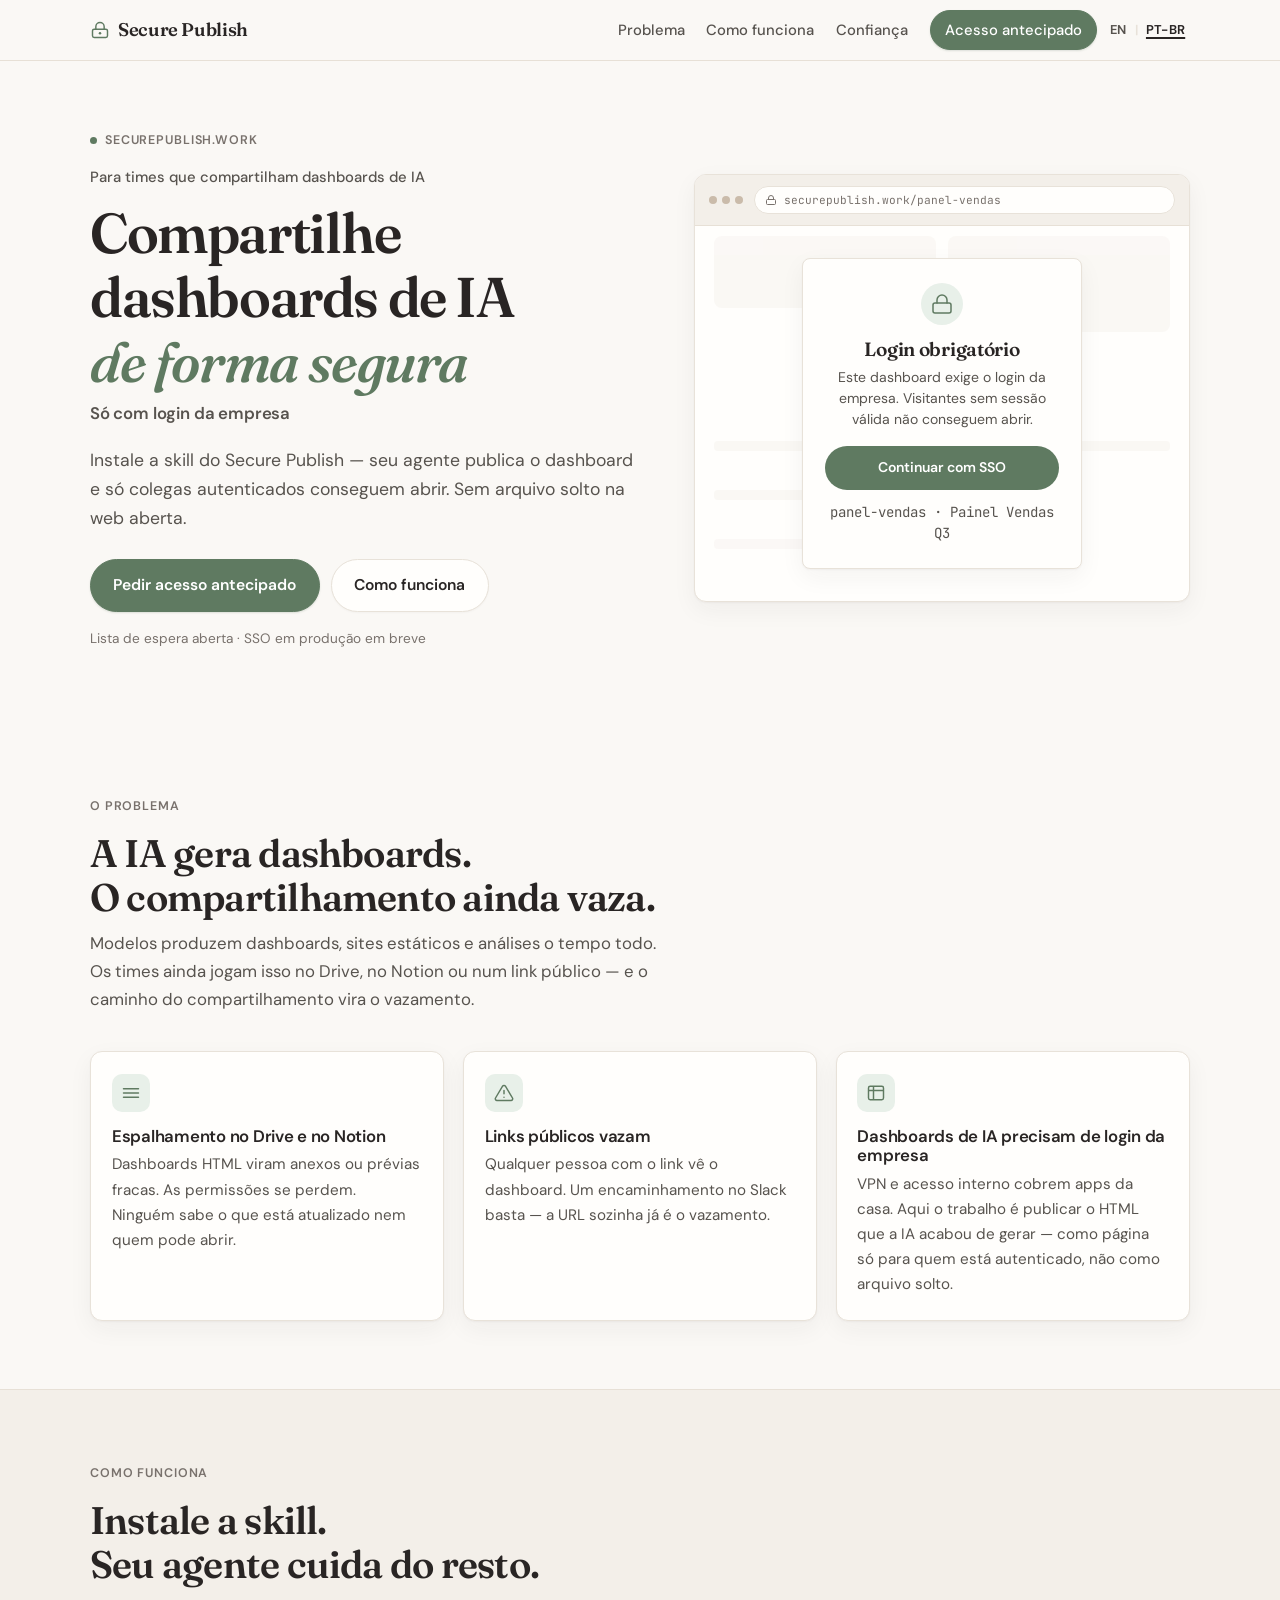
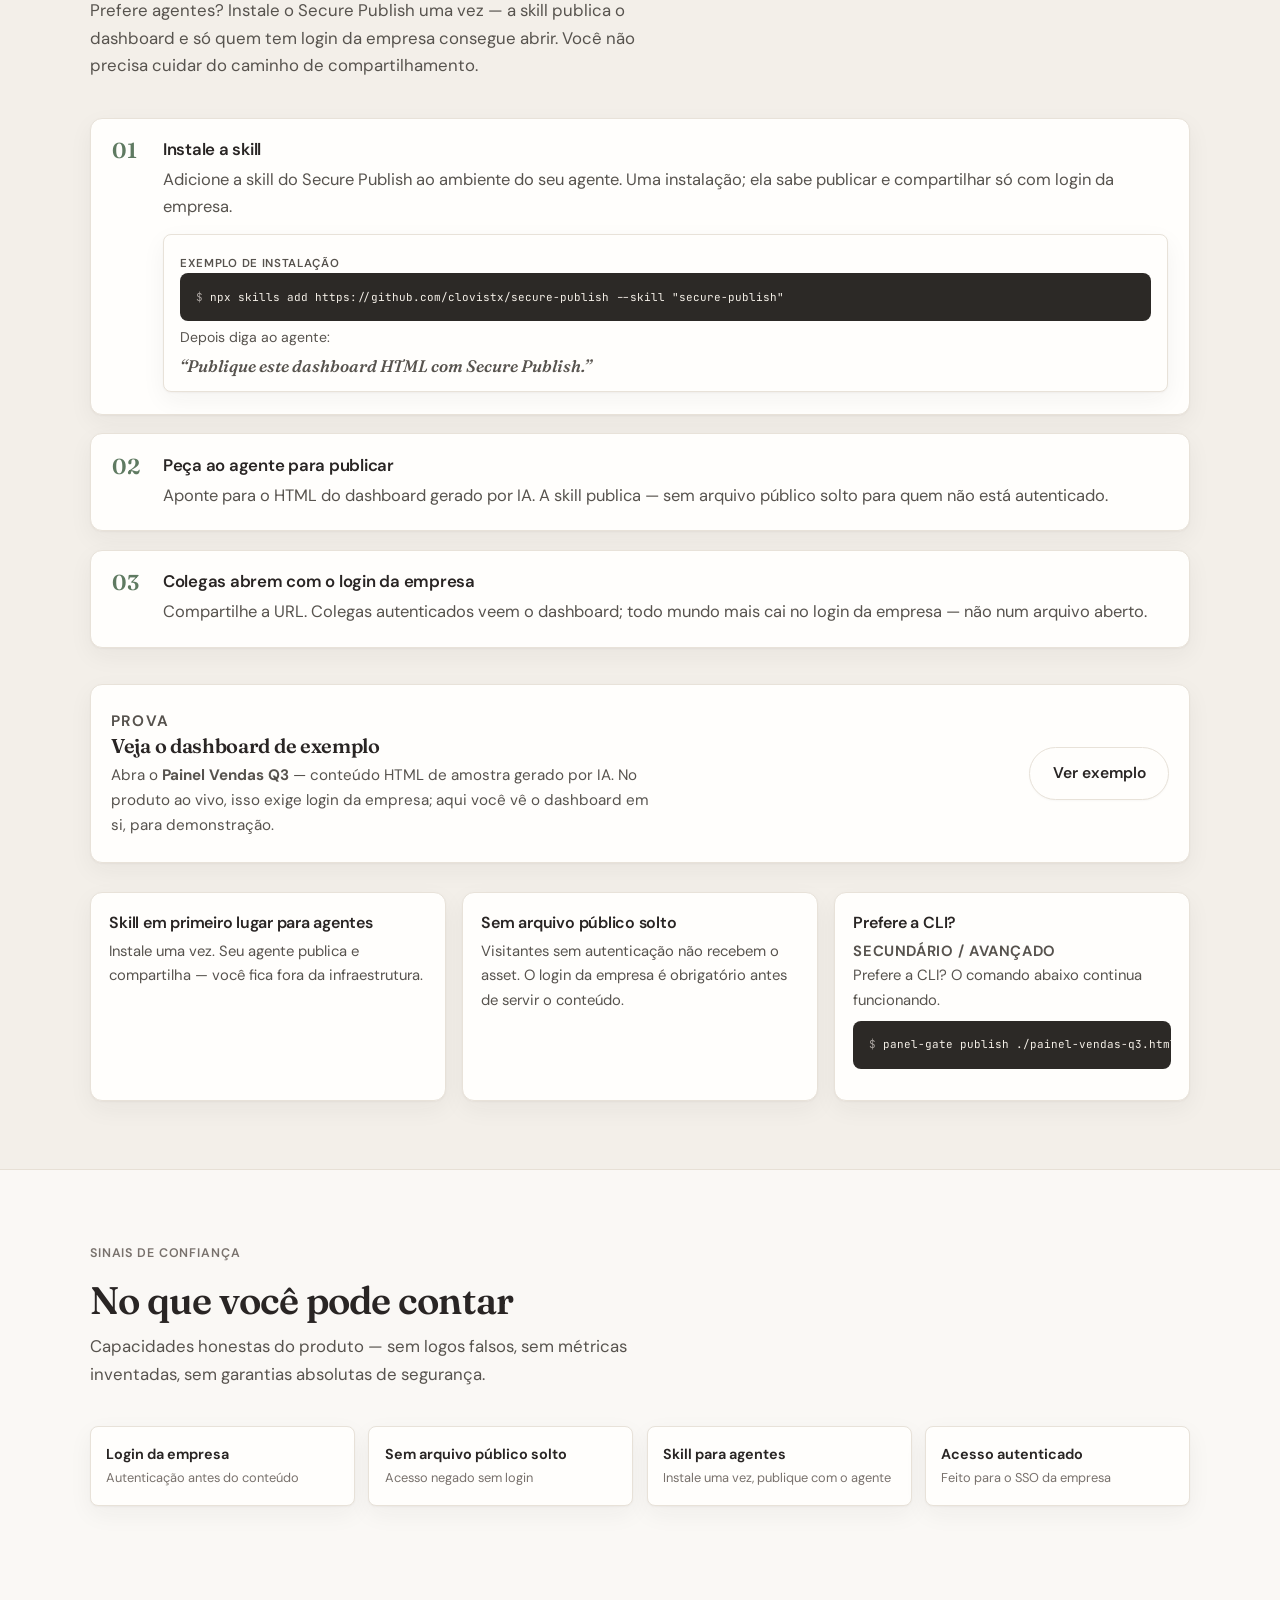
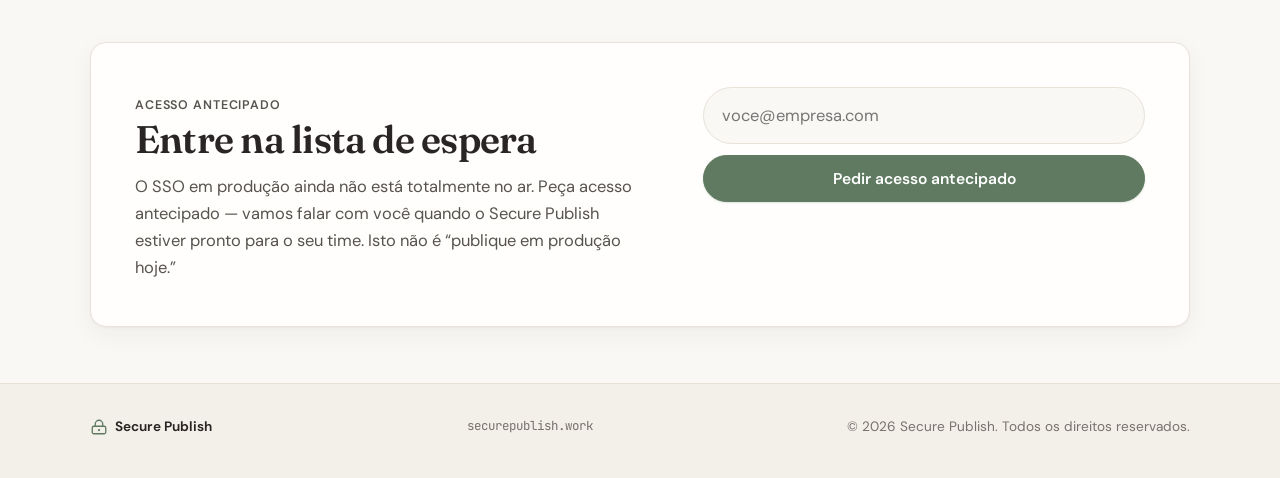
==== commit 2cf3d014: "Add fake skill install example (npx skills add) EN+PT" ====
--- a/pt/index.html
+++ b/pt/index.html
@@ -167,6 +167,12 @@
             <div class="step__body">
               <h3>Instale a skill</h3>
               <p>Adicione a skill do Secure Publish ao ambiente do seu agente. Uma instalação; ela sabe publicar e compartilhar só com login da empresa.</p>
+              <div class="install-example">
+                <p class="install-example__label">Exemplo de instalação</p>
+                <pre class="code-block" tabindex="0"><code><span class="c-muted">$</span> npx skills add https://github.com/clovistx/secure-publish --skill "secure-publish"</code></pre>
+                <p class="install-example__then">Depois diga ao agente:</p>
+                <p class="install-example__prompt">“Publique este dashboard HTML com Secure Publish.”</p>
+              </div>
             </div>
           </div>
           <div class="step">
--- a/styles.css
+++ b/styles.css
@@ -413,3 +413,36 @@
 .footer__brand .logo__mark { color: var(--sage); }
 .footer__domain { font-family: var(--mono); font-size: 0.78rem; margin: 0; }
 .footer__copy { margin: 0; }
+
+
+.install-example {
+  margin-top: 0.85rem;
+  padding: 0.85rem 1rem;
+  background: var(--white);
+  border: 1px solid var(--stone);
+  border-radius: var(--radius-sm);
+  box-shadow: var(--shadow);
+}
+.install-example__label {
+  margin: 0 0 0.45rem;
+  font-size: 0.72rem;
+  font-weight: 600;
+  letter-spacing: 0.06em;
+  text-transform: uppercase;
+  color: var(--muted);
+}
+.install-example .code-block { margin: 0; }
+.install-example__then {
+  margin: 0.7rem 0 0.25rem;
+  font-size: 0.88rem;
+  color: var(--ink-soft);
+}
+.install-example__prompt {
+  margin: 0;
+  font-family: var(--display);
+  font-size: 1.05rem;
+  font-weight: 550;
+  font-style: italic;
+  color: var(--ink);
+  line-height: 1.35;
+}
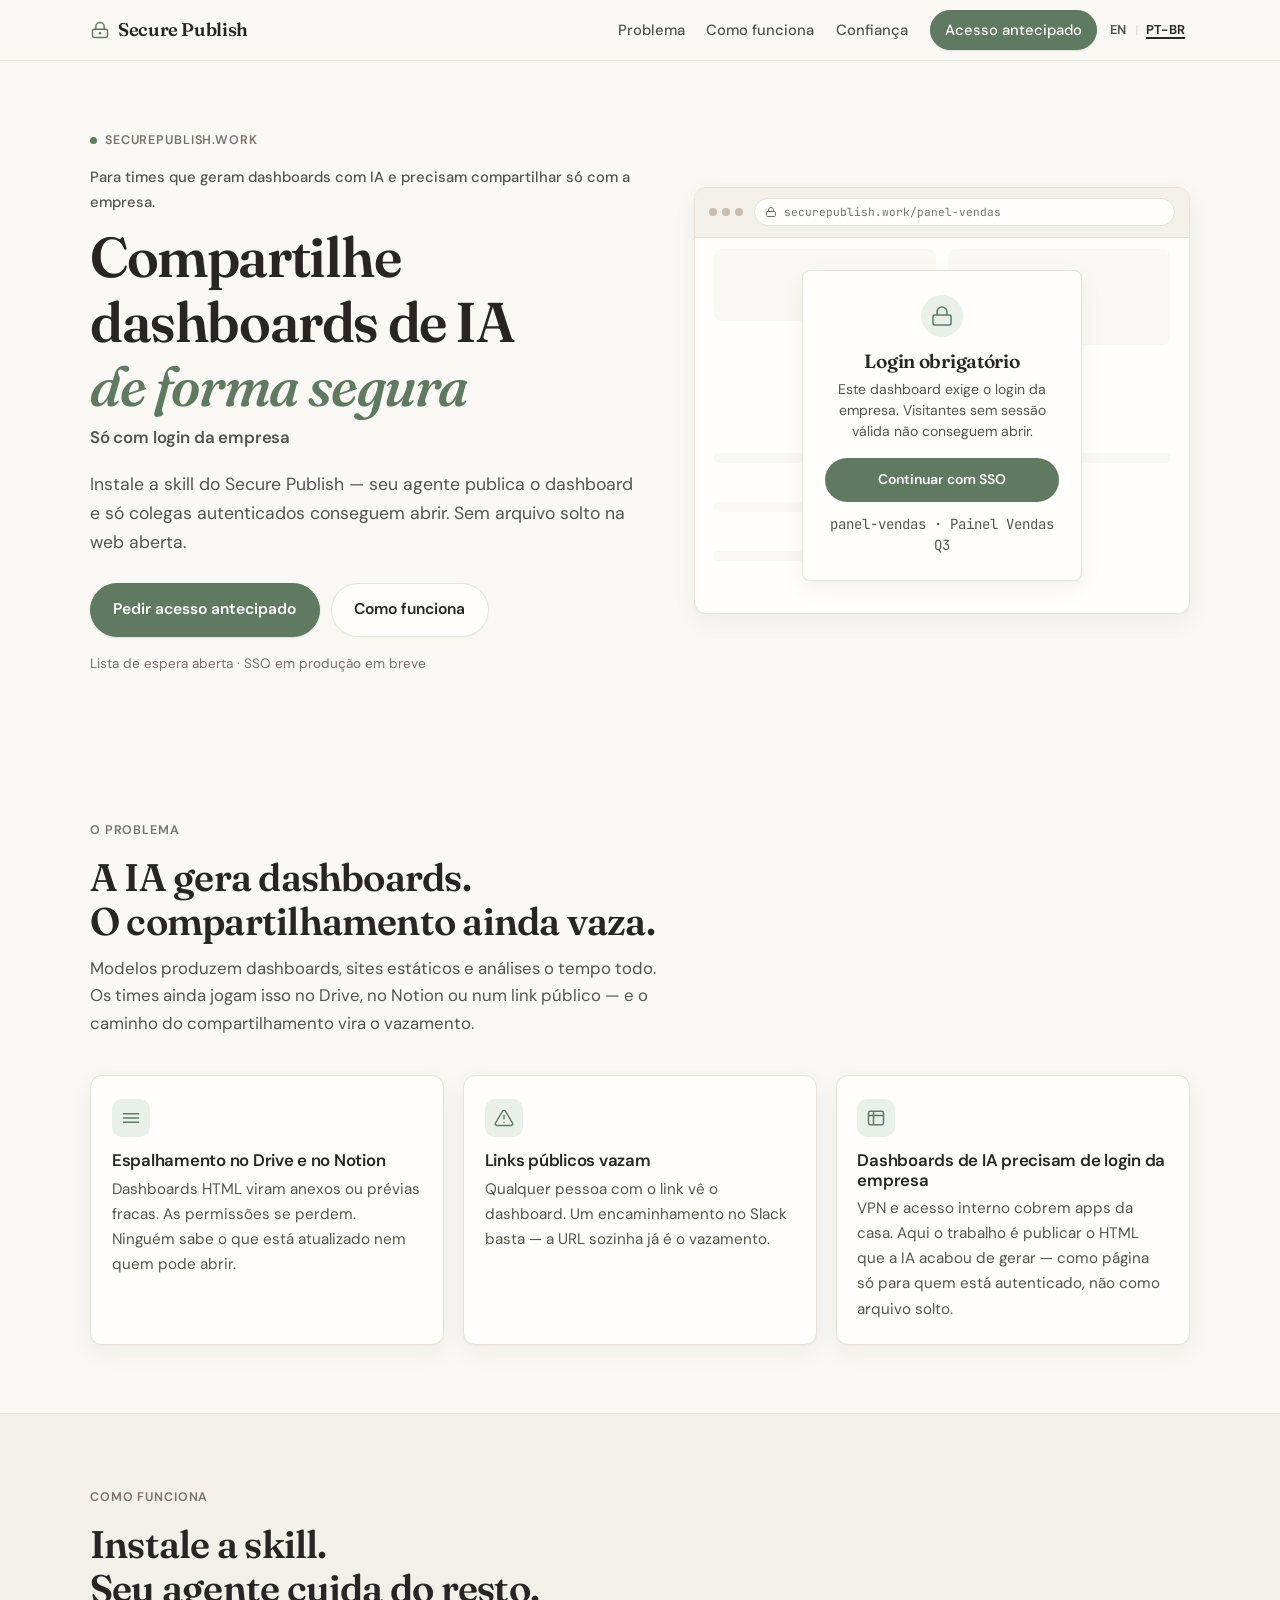
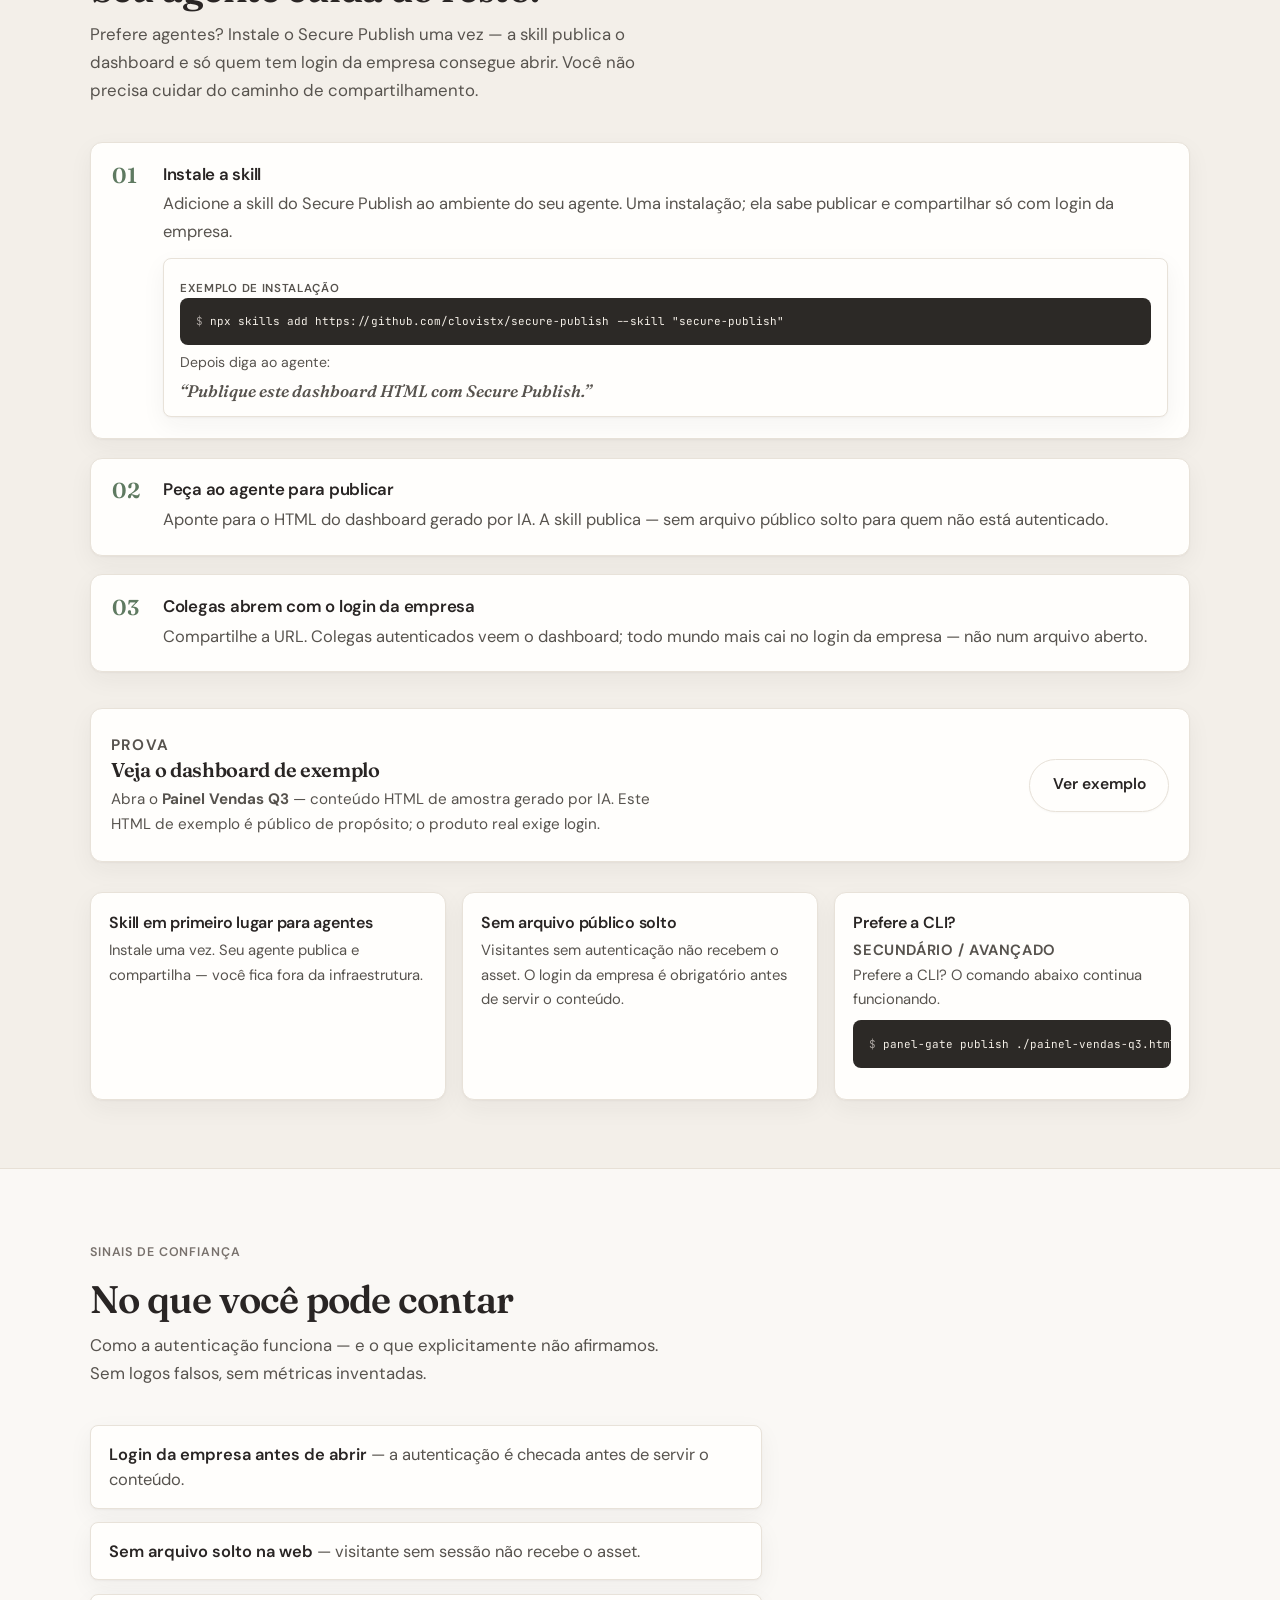
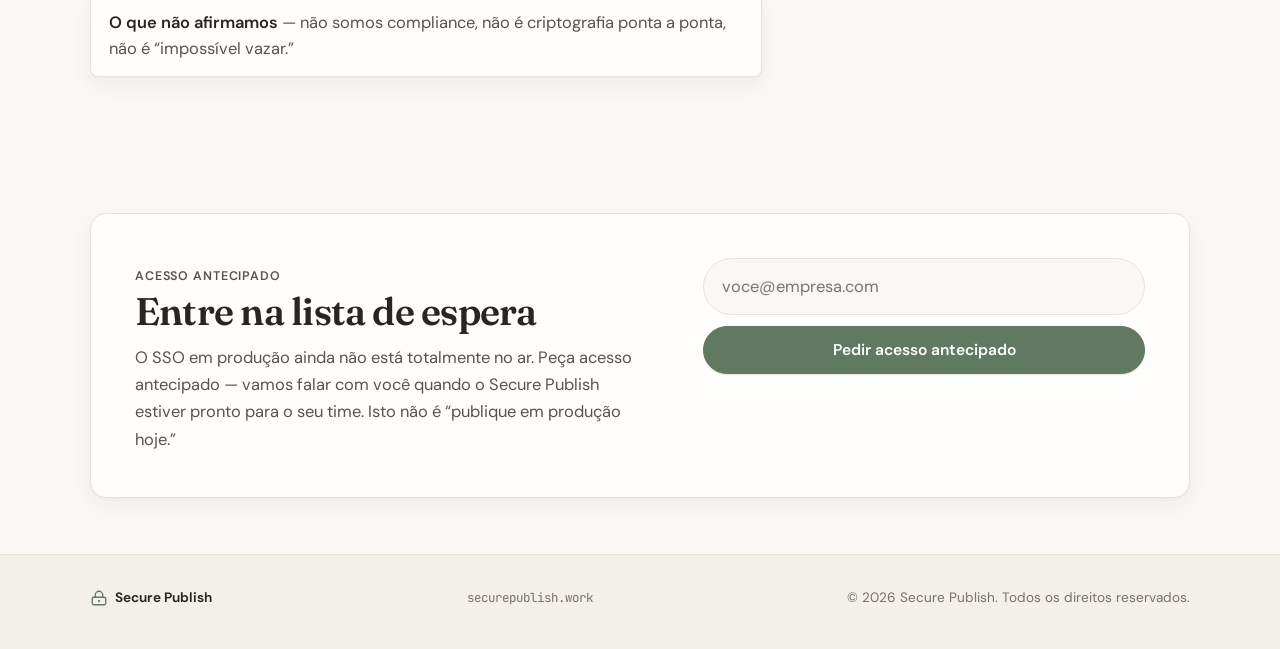
==== commit 5e6ed8b9: "Hero buyer line, trust bullets, honest demo disclaimer (EN+PT)" ====
--- a/pt/index.html
+++ b/pt/index.html
@@ -64,7 +64,7 @@
       <div class="container hero__grid">
         <div class="hero__copy">
           <p class="eyebrow"><span class="eyebrow__dot"></span>securepublish.work</p>
-          <p class="hero__category">Para times que compartilham dashboards de IA</p>
+          <p class="hero__category">Para times que geram dashboards com IA e precisam compartilhar só com a empresa.</p>
           <h1>Compartilhe dashboards de IA<br /><em>de forma segura</em></h1>
           <p class="hero__subline">Só com login da empresa</p>
           <p class="hero__lede">
@@ -197,7 +197,7 @@
             <h3>Veja o dashboard de exemplo</h3>
             <p>
               Abra o <strong>Painel Vendas Q3</strong> — conteúdo HTML de amostra gerado por IA.
-              No produto ao vivo, isso exige login da empresa; aqui você vê o dashboard em si, para demonstração.
+              Este HTML de exemplo é público de propósito; o produto real exige login.
             </p>
           </div>
           <a href="../examples/panel-vendas.html" class="btn btn--ghost btn--lg">Ver exemplo</a>
@@ -228,27 +228,14 @@
           <p class="eyebrow">Sinais de confiança</p>
           <h2>No que você pode contar</h2>
           <p class="section__lede">
-            Capacidades honestas do produto — sem logos falsos, sem métricas inventadas, sem garantias absolutas de segurança.
-          </p>
-        </div>
-        <div class="trust-badges">
-          <div class="badge">
-            <span class="badge__label">Login da empresa</span>
-            <span class="badge__desc">Autenticação antes do conteúdo</span>
-          </div>
-          <div class="badge">
-            <span class="badge__label">Sem arquivo público solto</span>
-            <span class="badge__desc">Acesso negado sem login</span>
-          </div>
-          <div class="badge">
-            <span class="badge__label">Skill para agentes</span>
-            <span class="badge__desc">Instale uma vez, publique com o agente</span>
-          </div>
-          <div class="badge">
-            <span class="badge__label">Acesso autenticado</span>
-            <span class="badge__desc">Feito para o SSO da empresa</span>
-          </div>
-        </div>
+            Como a autenticação funciona — e o que explicitamente não afirmamos. Sem logos falsos, sem métricas inventadas.
+          </p>
+        </div>
+        <ul class="trust-list">
+          <li><strong>Login da empresa antes de abrir</strong> — a autenticação é checada antes de servir o conteúdo.</li>
+          <li><strong>Sem arquivo solto na web</strong> — visitante sem sessão não recebe o asset.</li>
+          <li><strong>O que não afirmamos</strong> — não somos compliance, não é criptografia ponta a ponta, não é “impossível vazar.”</li>
+        </ul>
       </div>
     </section>
 
--- a/styles.css
+++ b/styles.css
@@ -446,3 +446,27 @@
   color: var(--ink);
   line-height: 1.35;
 }
+
+
+.trust-list {
+  list-style: none;
+  margin: 0;
+  padding: 0;
+  display: grid;
+  gap: 0.85rem;
+  max-width: 42rem;
+}
+.trust-list li {
+  margin: 0;
+  padding: 0.95rem 1.1rem;
+  background: var(--white);
+  border: 1px solid var(--stone);
+  border-radius: var(--radius-sm);
+  box-shadow: var(--shadow);
+  color: var(--ink-soft);
+  line-height: 1.55;
+}
+.trust-list strong {
+  color: var(--ink);
+  font-weight: 600;
+}
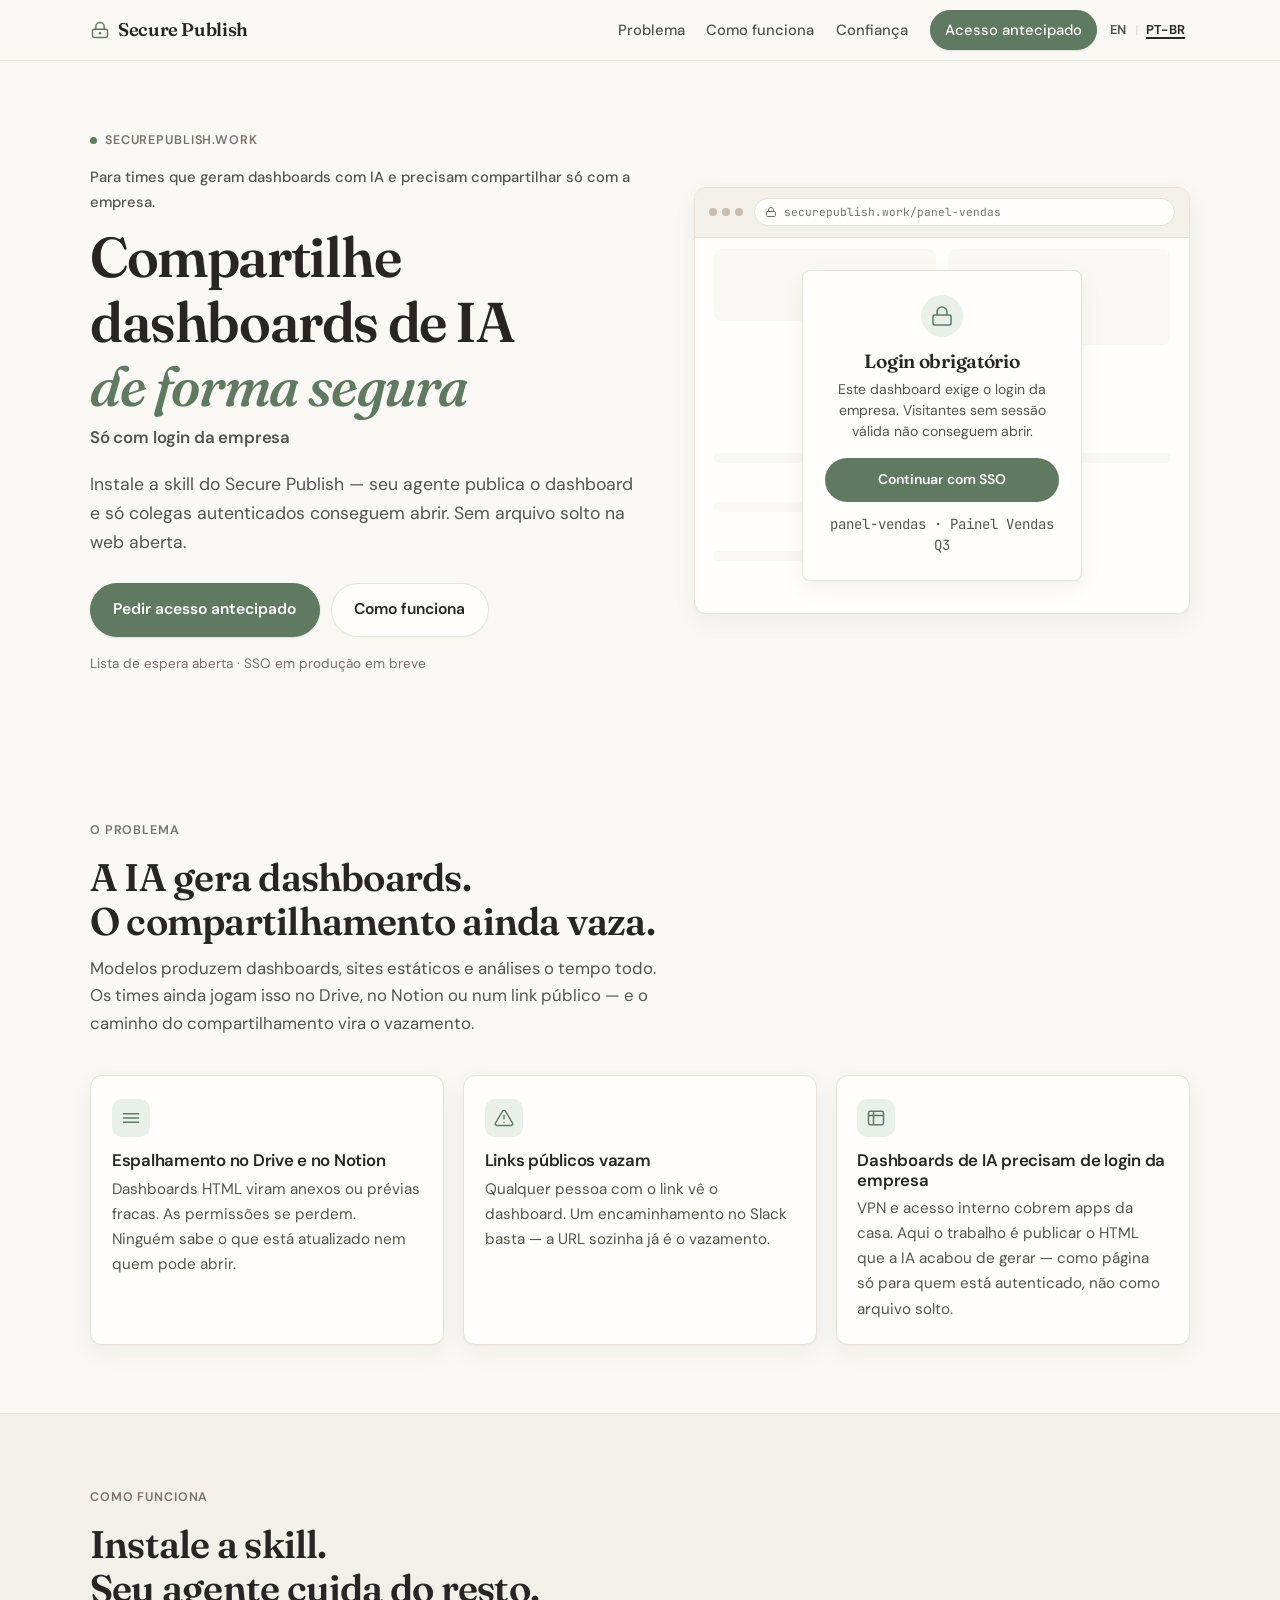
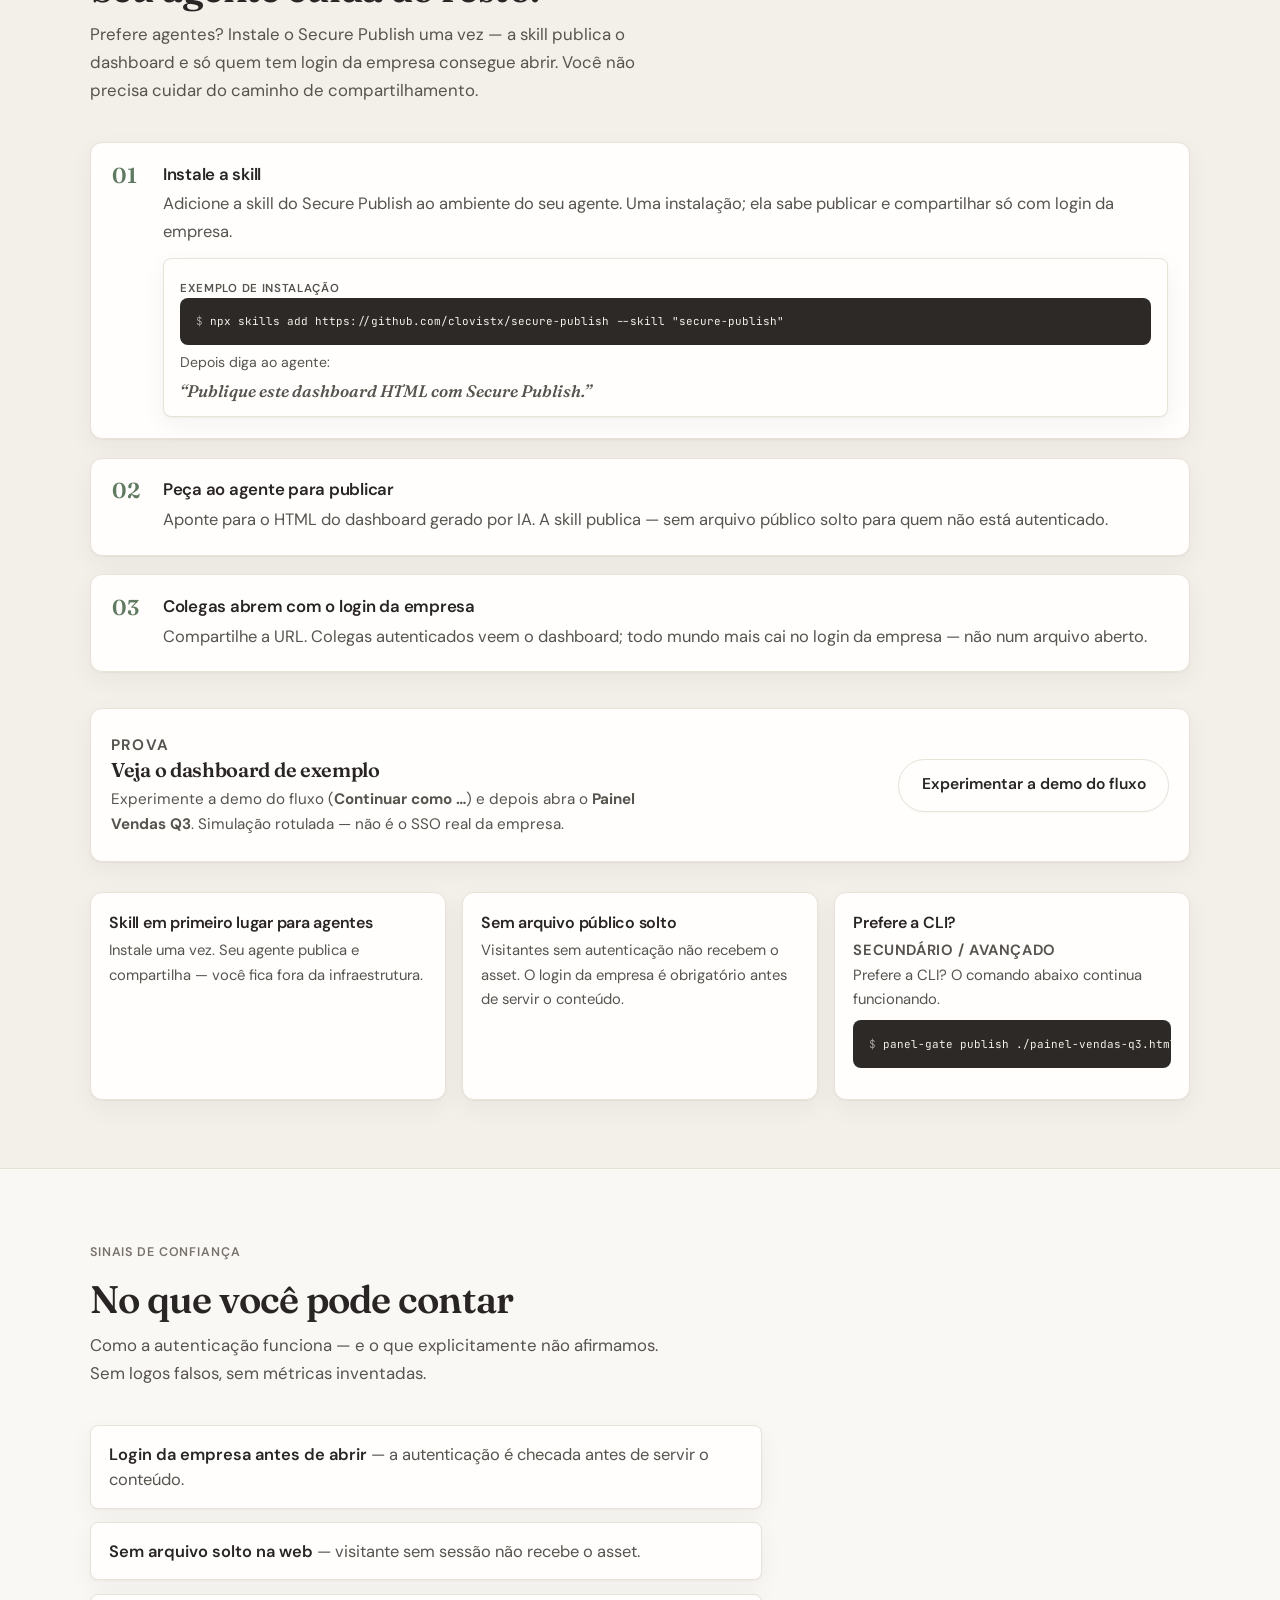
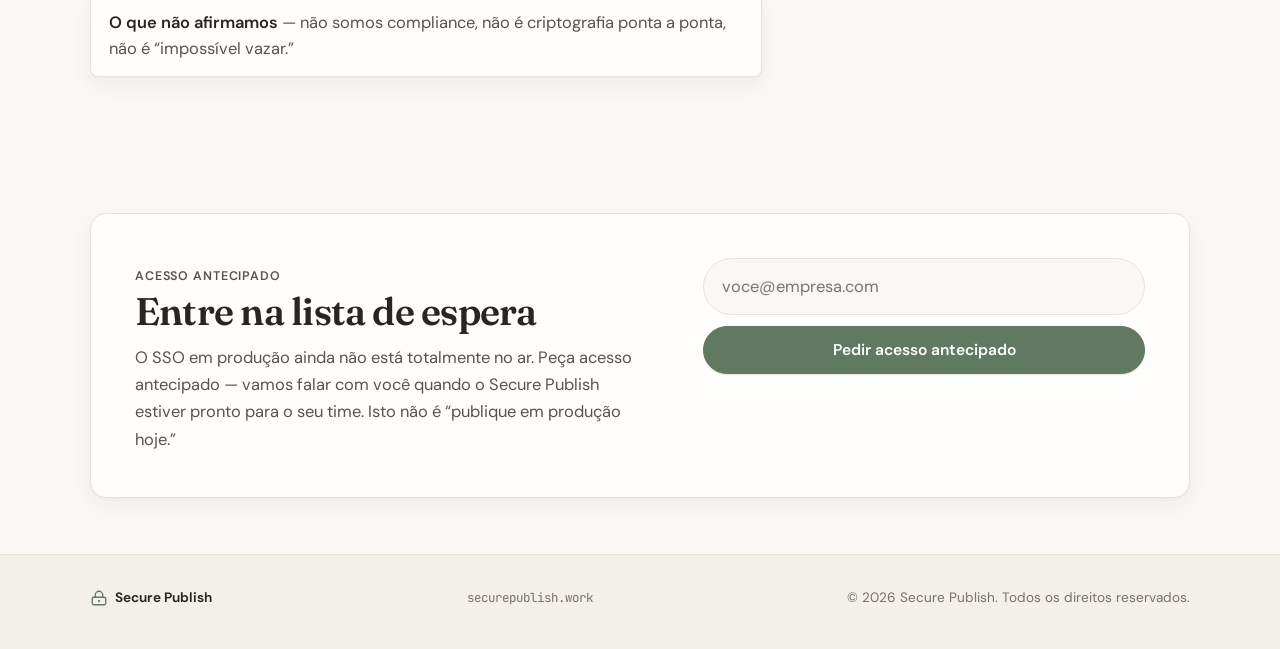
==== commit 1dad0421: "Demo auth flow screen before sample panel (no fake Google UI)" ====
--- a/pt/index.html
+++ b/pt/index.html
@@ -196,11 +196,11 @@
             <p class="proof-strip__label">Prova</p>
             <h3>Veja o dashboard de exemplo</h3>
             <p>
-              Abra o <strong>Painel Vendas Q3</strong> — conteúdo HTML de amostra gerado por IA.
-              Este HTML de exemplo é público de propósito; o produto real exige login.
+              Experimente a demo do fluxo (<strong>Continuar como …</strong>) e depois abra o <strong>Painel Vendas Q3</strong>.
+              Simulação rotulada — não é o SSO real da empresa.
             </p>
           </div>
-          <a href="../examples/panel-vendas.html" class="btn btn--ghost btn--lg">Ver exemplo</a>
+          <a href="../examples/demo-auth.html?lang=pt" class="btn btn--ghost btn--lg">Experimentar a demo do fluxo</a>
         </div>
 
         <div class="feature-row">
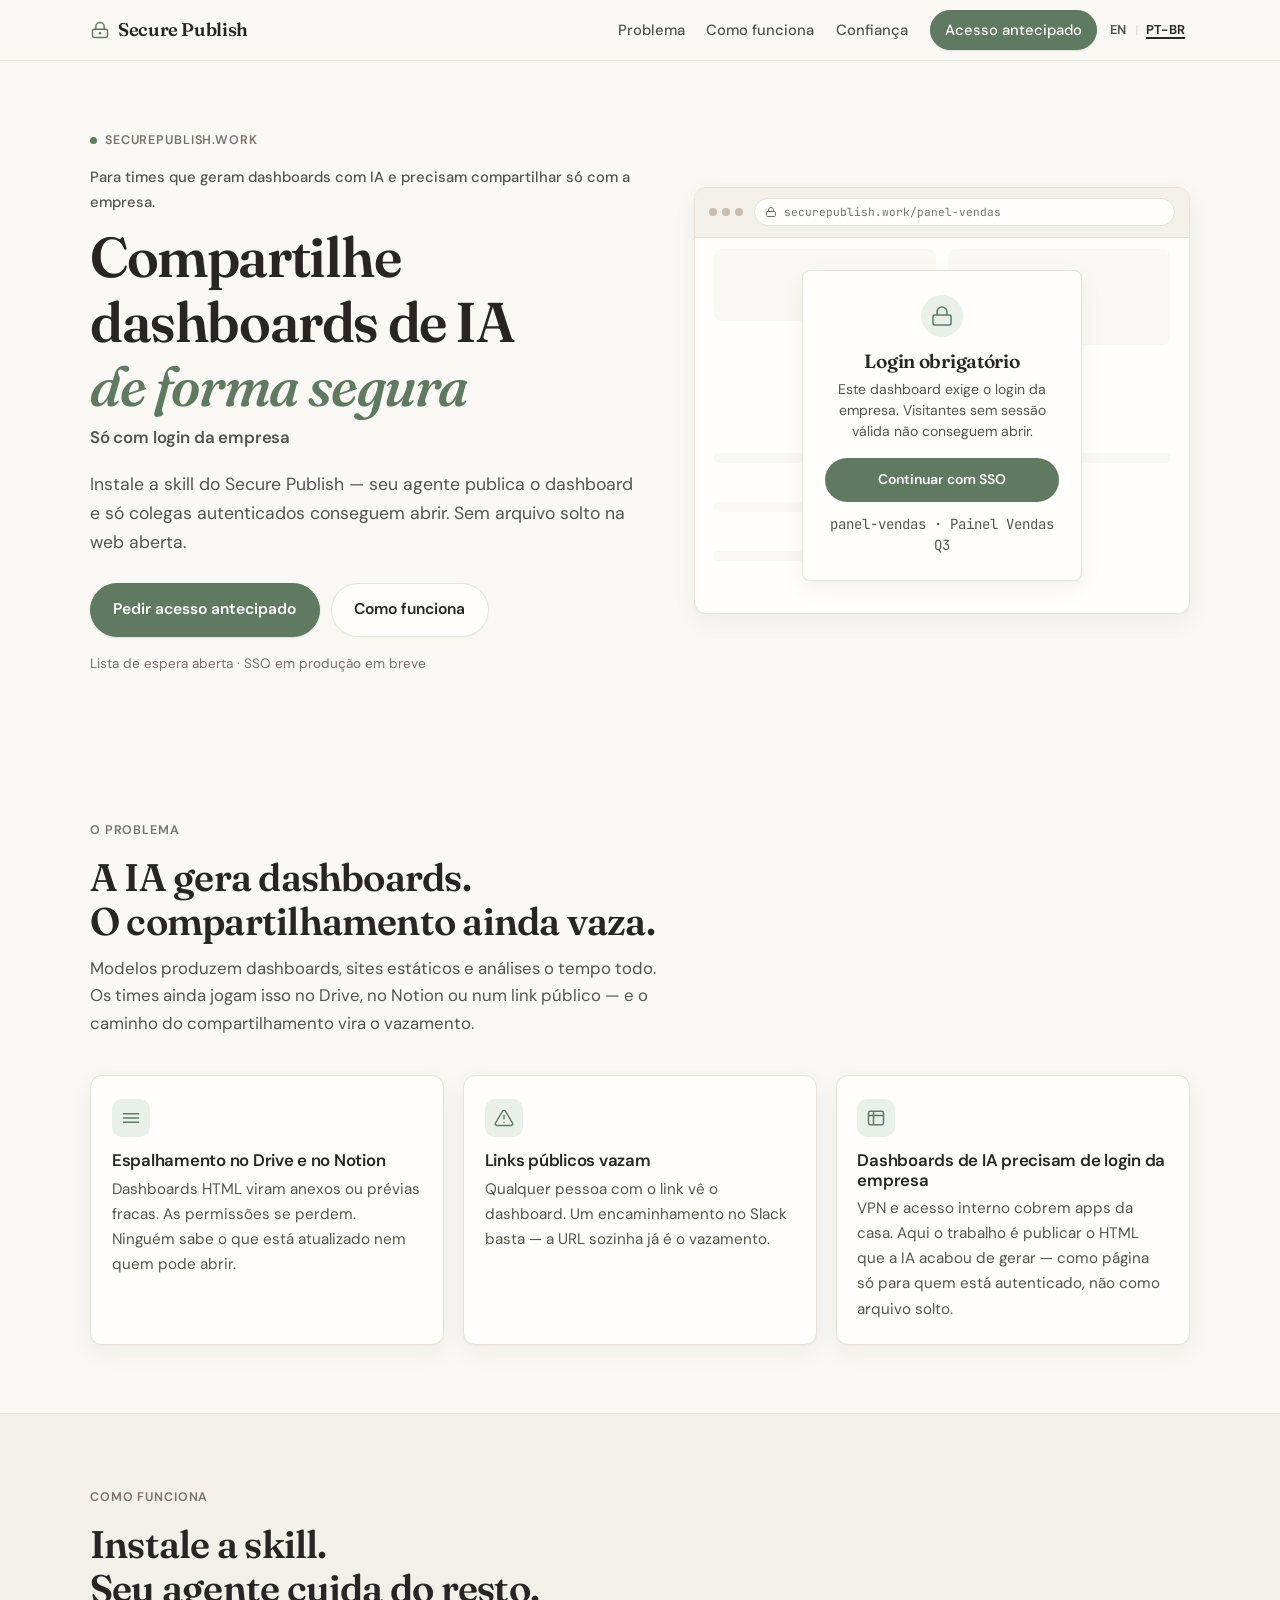
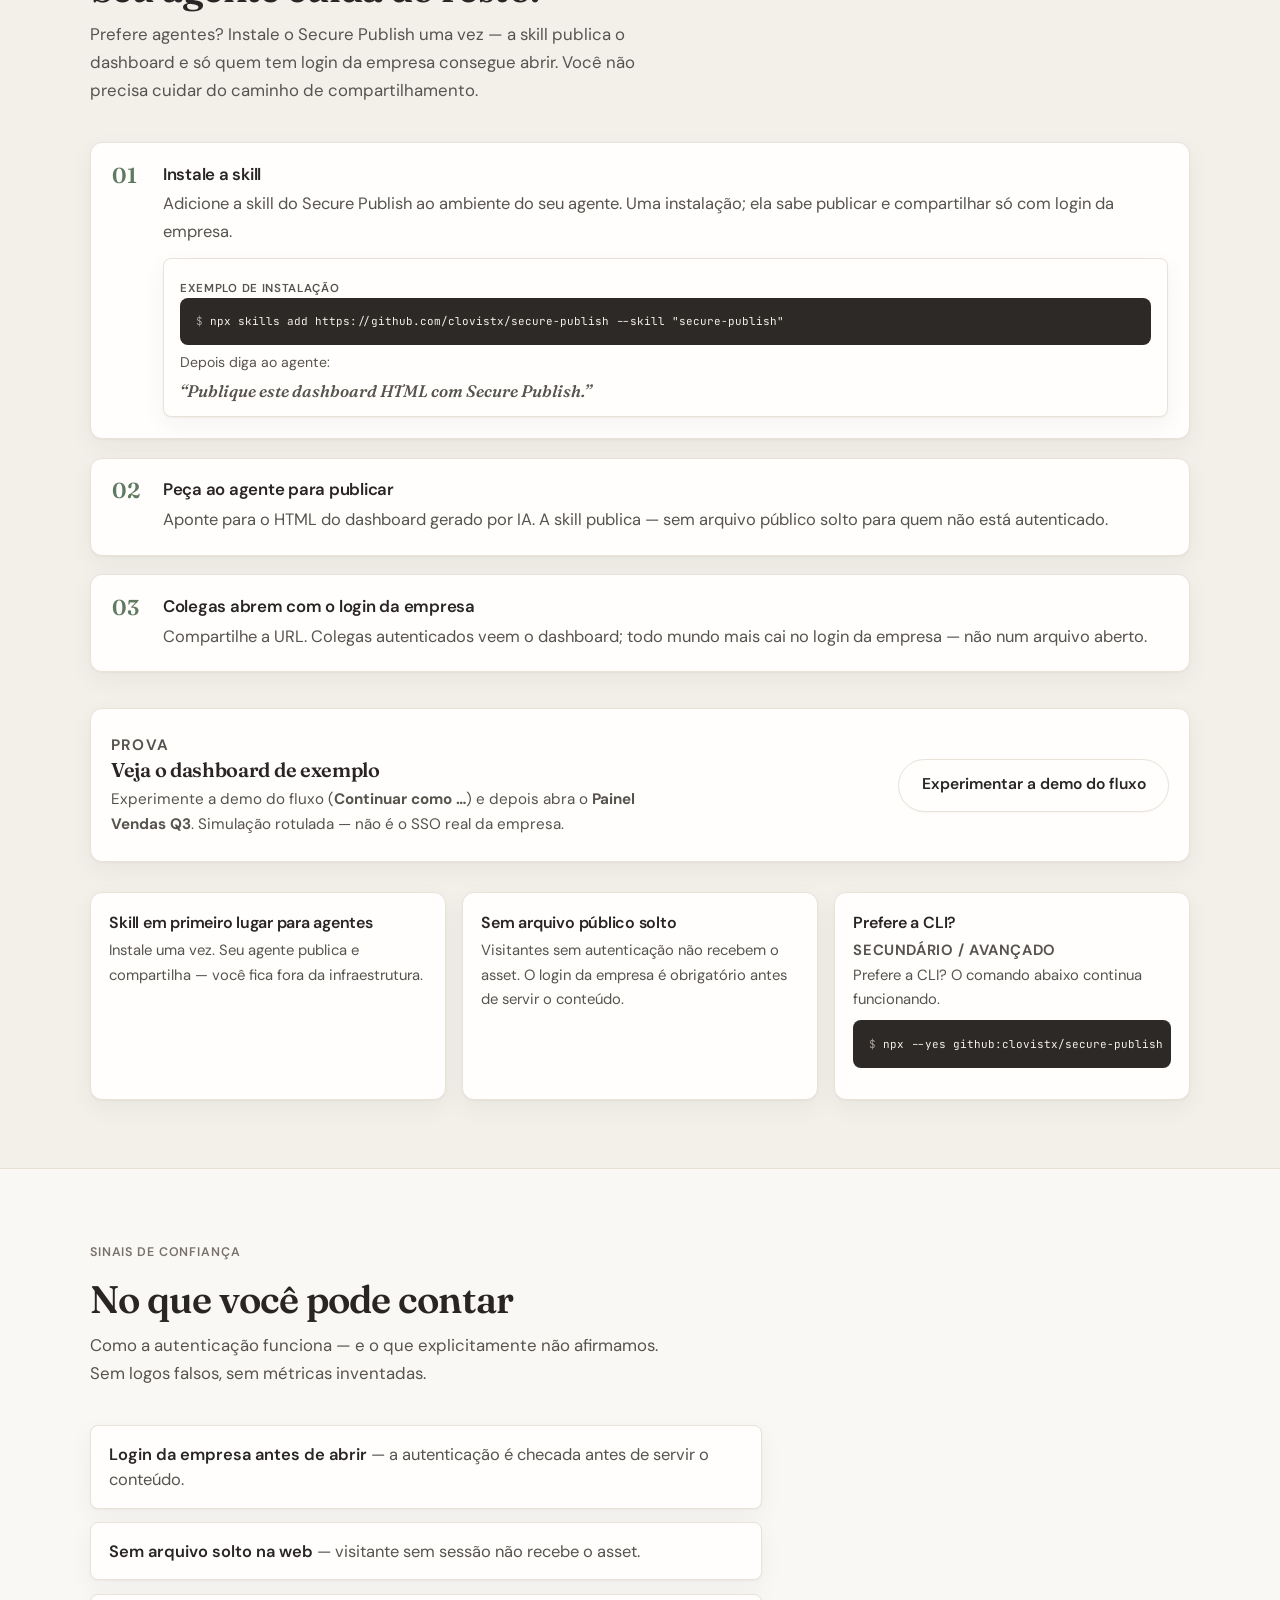
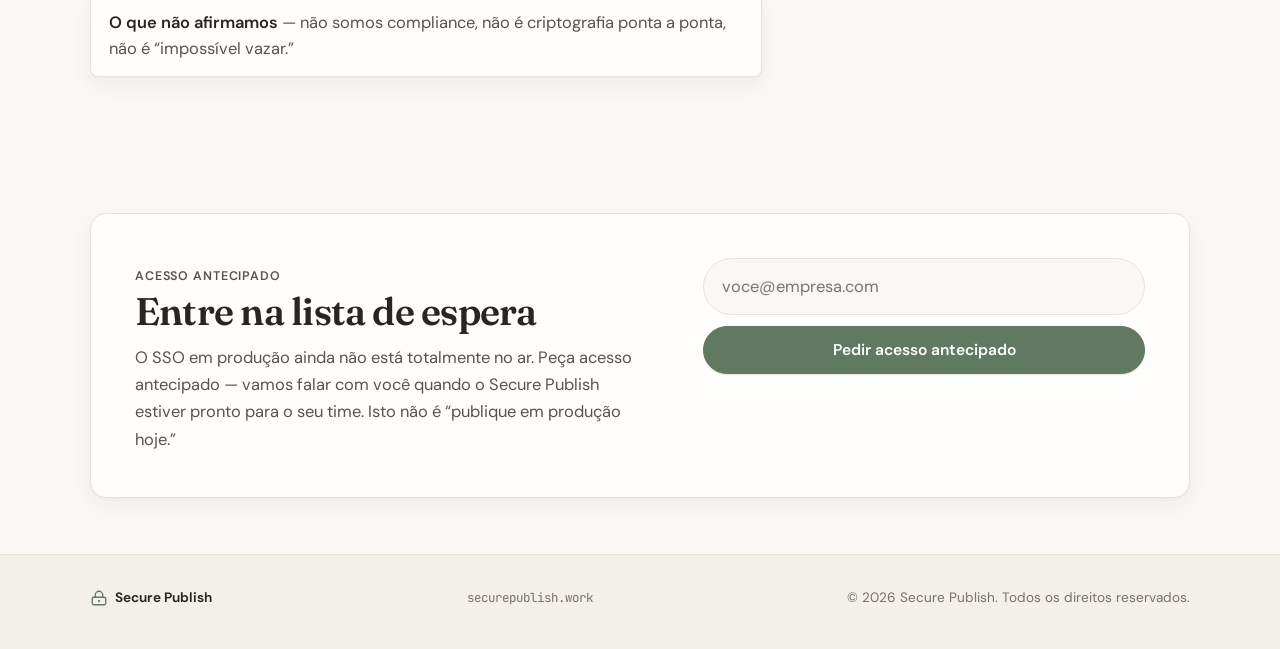
==== commit b1bbfb43: "fix: replace retired panel-gate CLI name on Pages landing GitHub Pages still showed the old binary i" ====
--- a/pt/index.html
+++ b/pt/index.html
@@ -216,7 +216,7 @@
             <h3>Prefere a CLI?</h3>
             <p class="feature__note">Secundário / avançado</p>
             <p>Prefere a CLI? O comando abaixo continua funcionando.</p>
-            <pre class="code-block" tabindex="0"><code><span class="c-muted">$</span> panel-gate publish ./painel-vendas-q3.html --title "Painel Vendas Q3"</code></pre>
+            <pre class="code-block" tabindex="0"><code><span class="c-muted">$</span> npx --yes github:clovistx/secure-publish publish ./painel-vendas-q3.html --title "Painel Vendas Q3"</code></pre>
           </article>
         </div>
       </div>
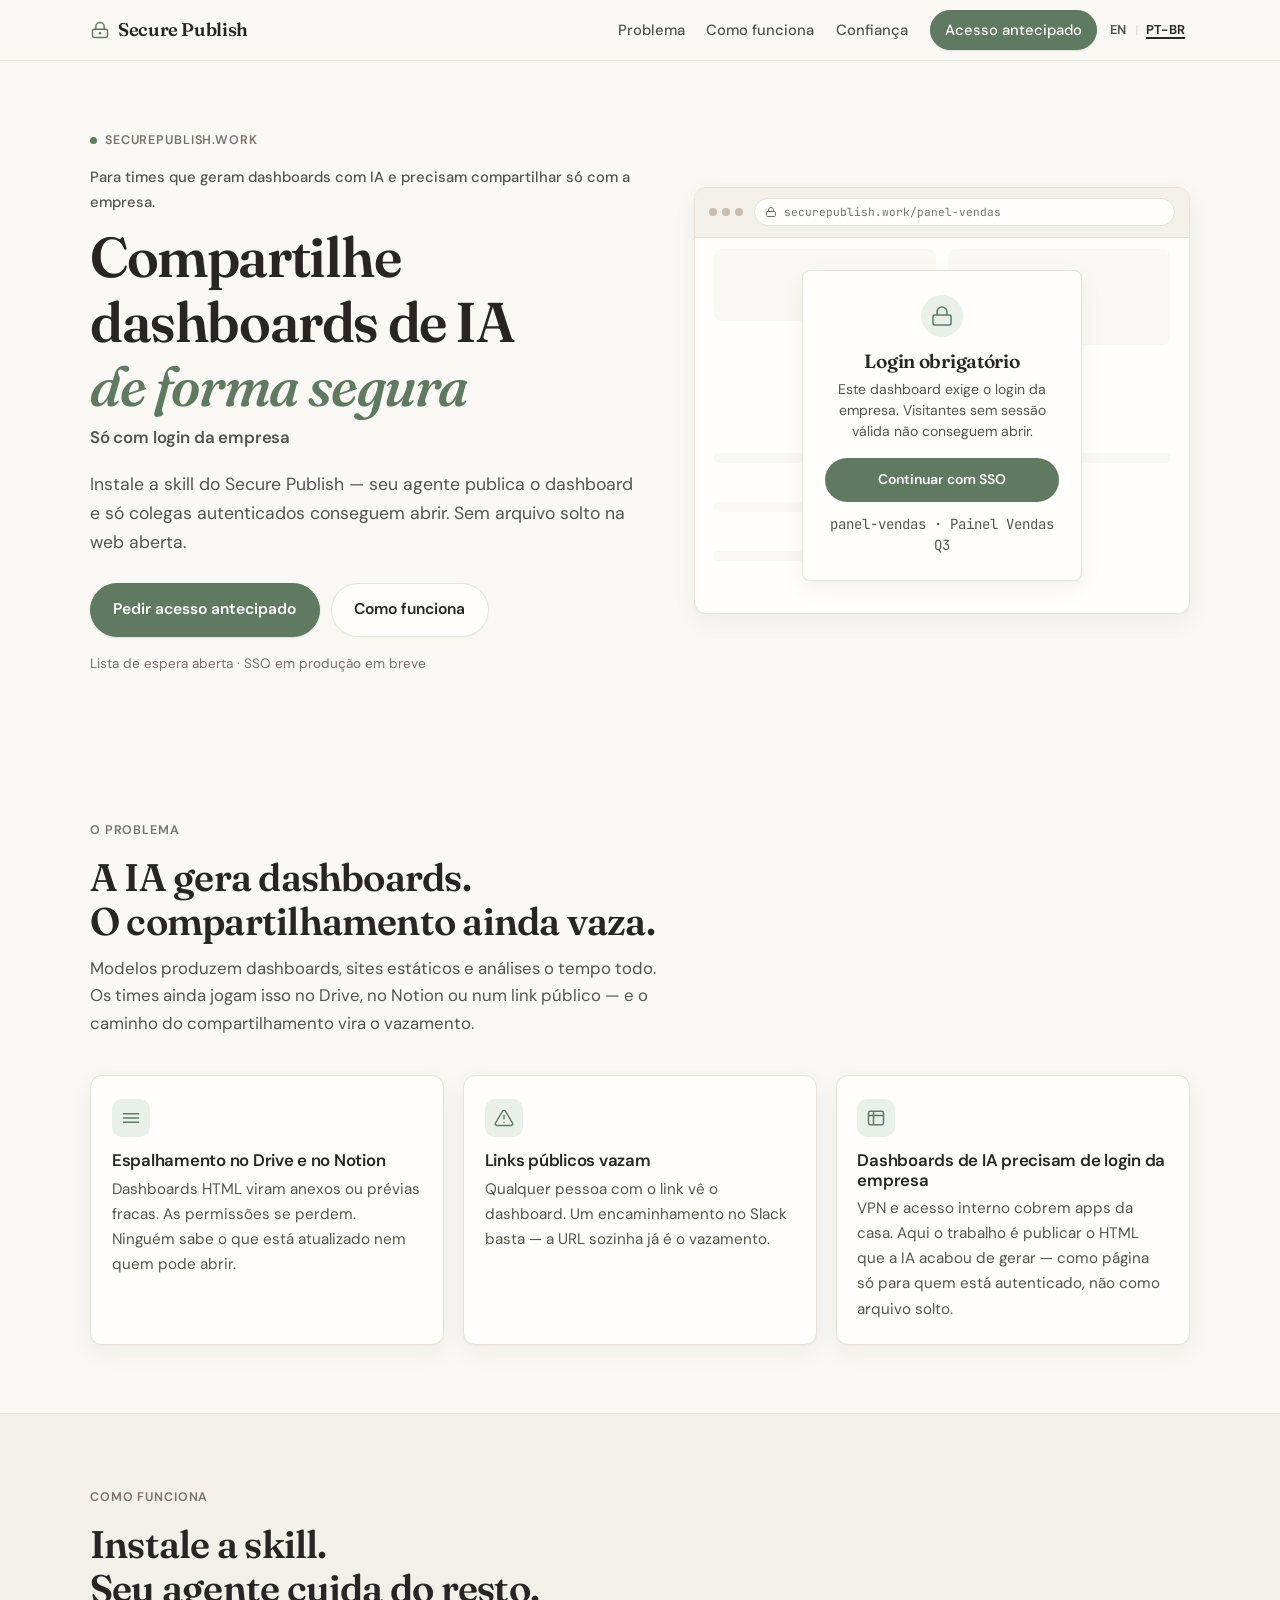
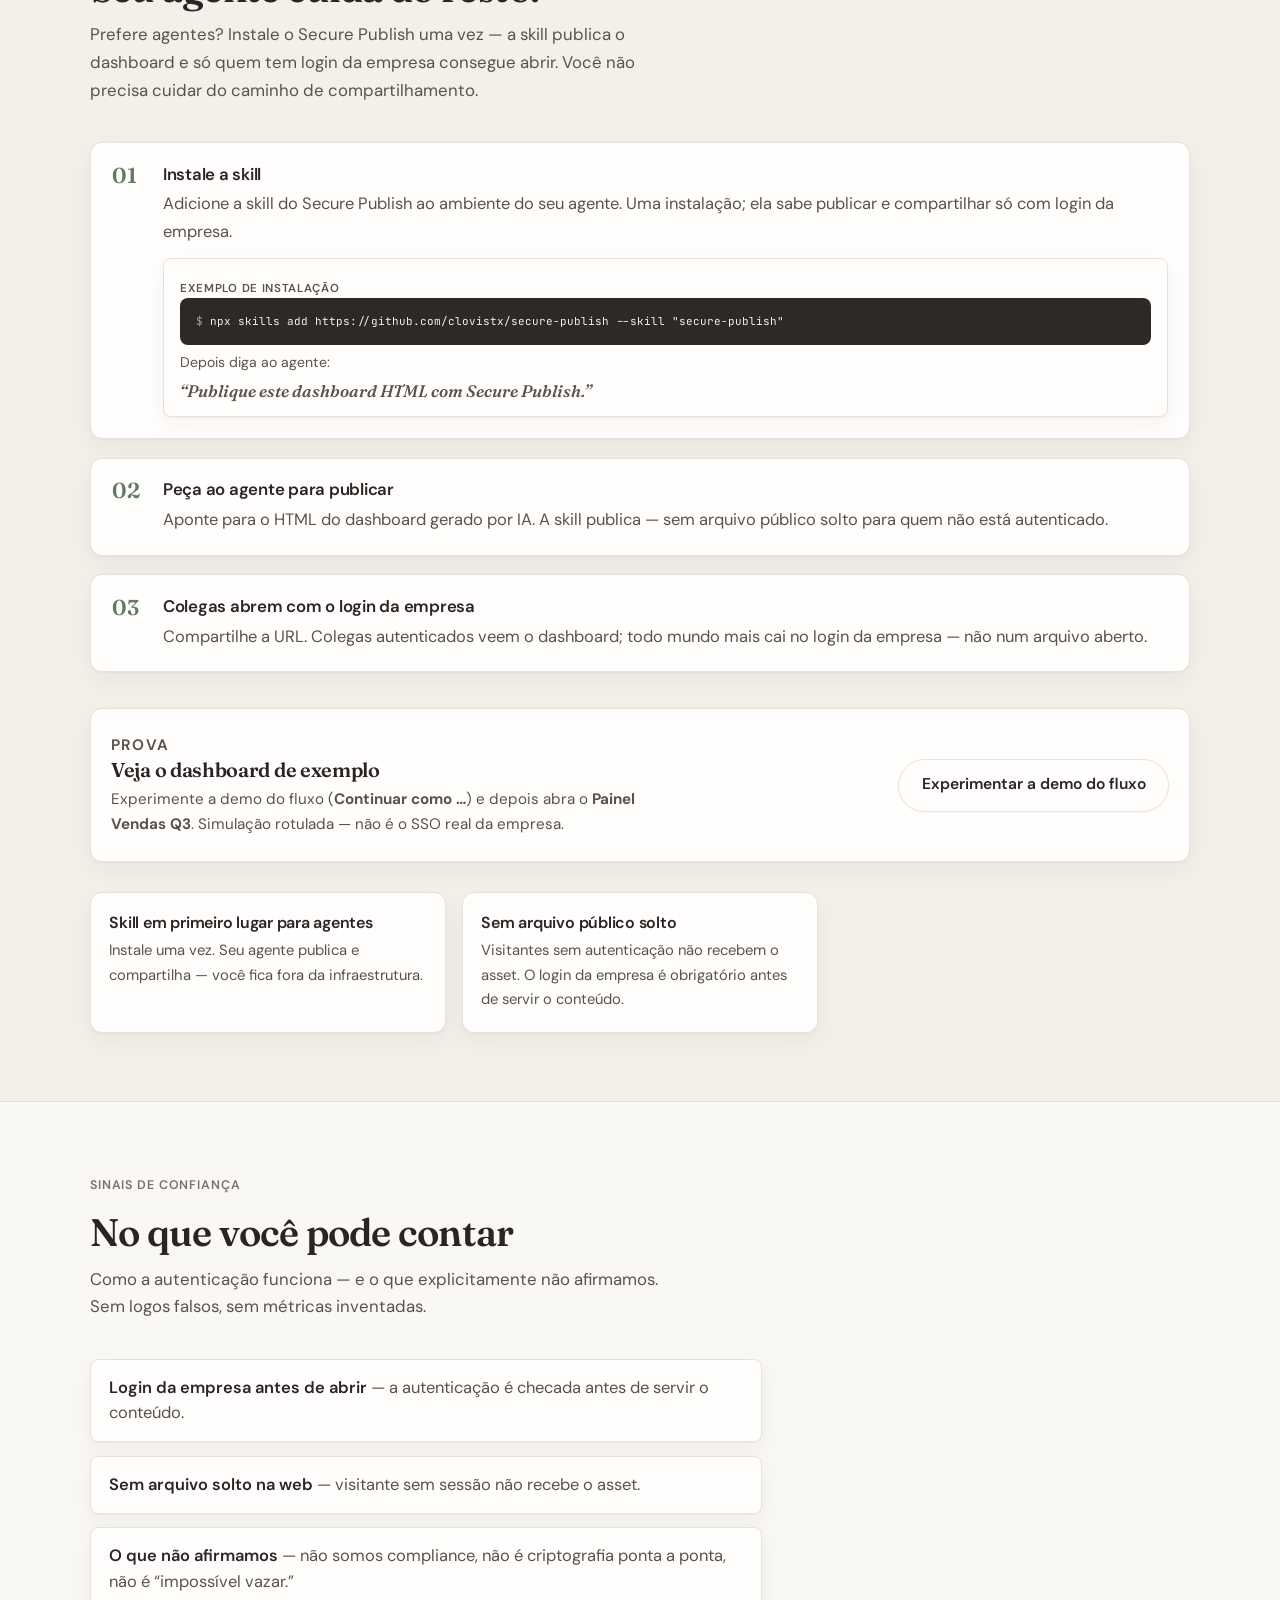
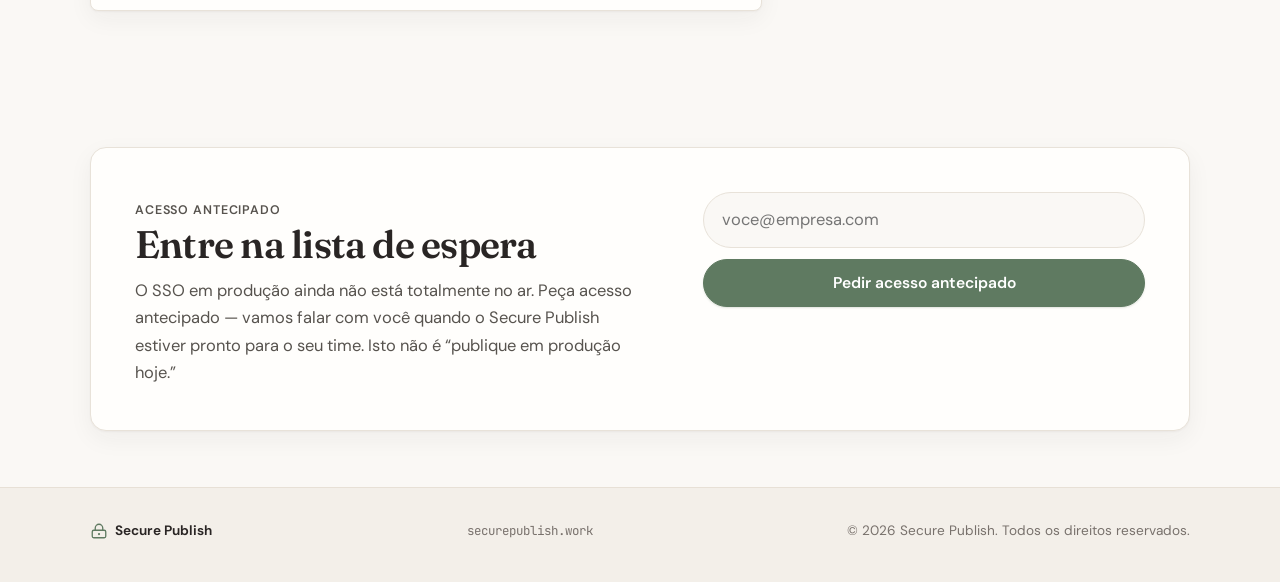
==== commit fff15fe1: "fix: remove Prefer the CLI card from Pages landing Match securepublish.work: drop the EN/PT CLI feat" ====
--- a/pt/index.html
+++ b/pt/index.html
@@ -212,12 +212,6 @@
             <h3>Sem arquivo público solto</h3>
             <p>Visitantes sem autenticação não recebem o asset. O login da empresa é obrigatório antes de servir o conteúdo.</p>
           </article>
-          <article class="feature">
-            <h3>Prefere a CLI?</h3>
-            <p class="feature__note">Secundário / avançado</p>
-            <p>Prefere a CLI? O comando abaixo continua funcionando.</p>
-            <pre class="code-block" tabindex="0"><code><span class="c-muted">$</span> npx --yes github:clovistx/secure-publish publish ./painel-vendas-q3.html --title "Painel Vendas Q3"</code></pre>
-          </article>
         </div>
       </div>
     </section>
